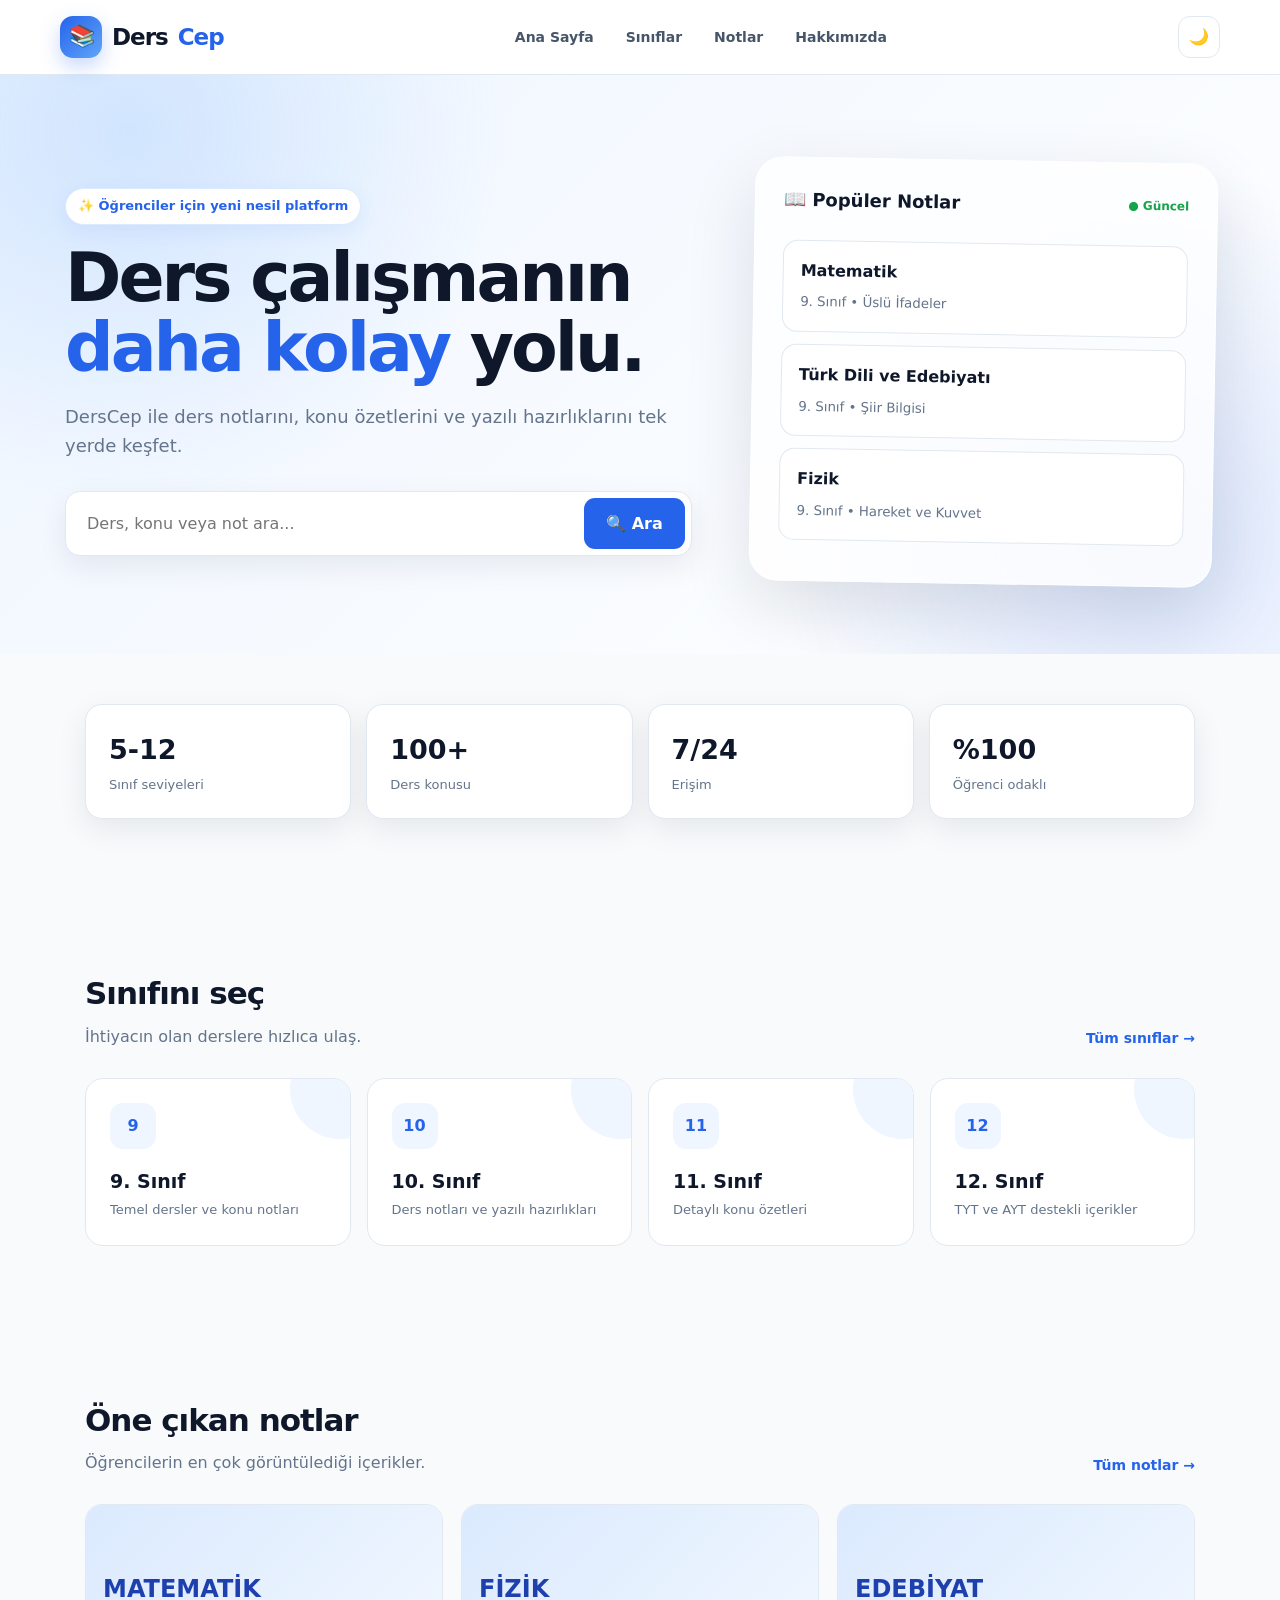
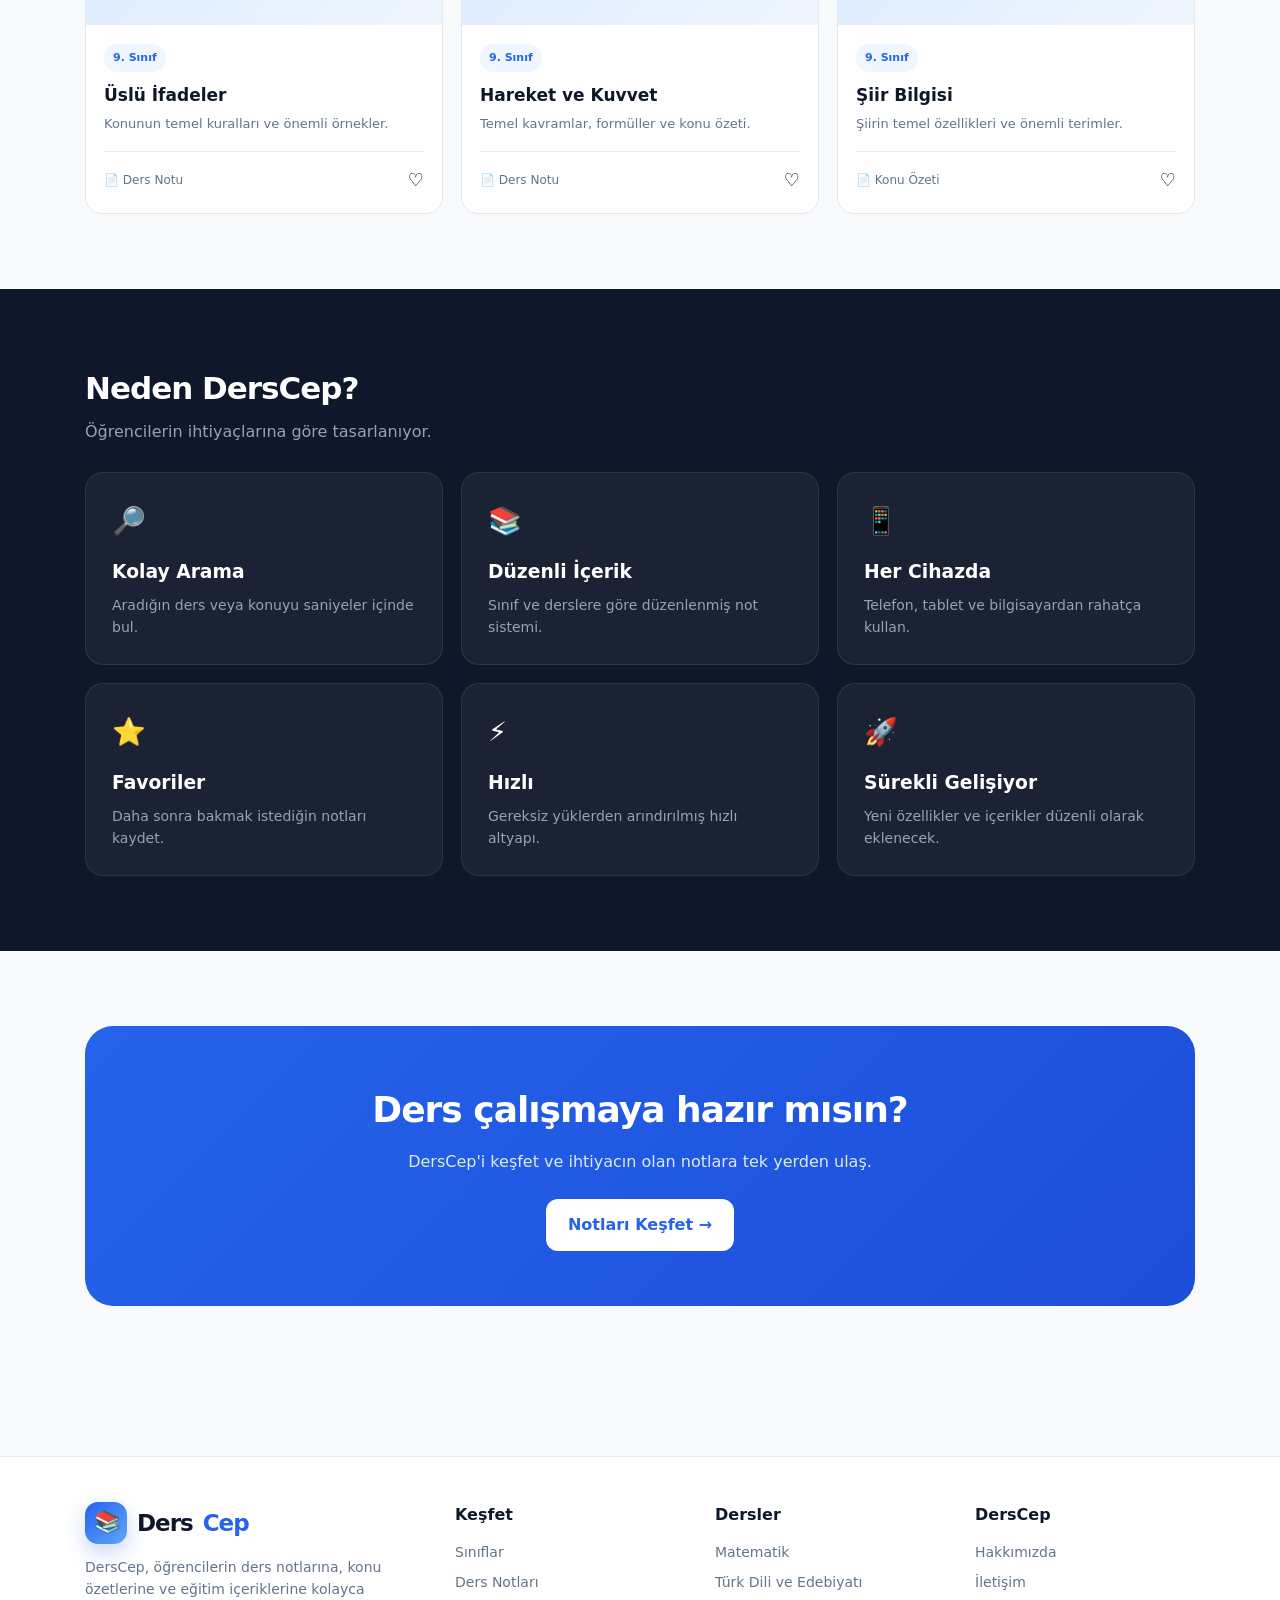
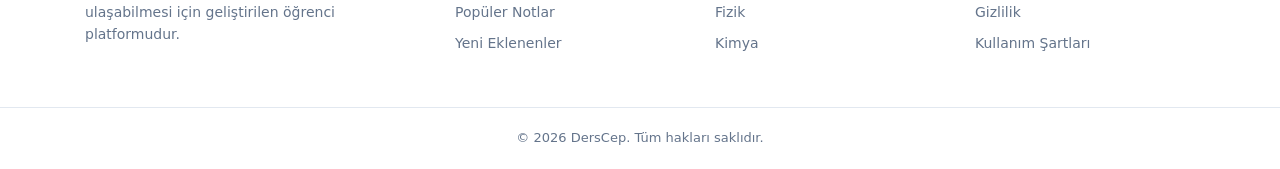
==== index.html @ dfd0fbdb "Create index.html" ====
<!DOCTYPE html>
<html lang="tr">
<head>
  <meta charset="UTF-8">
  <meta name="viewport" content="width=device-width, initial-scale=1.0">

  <meta name="theme-color" content="#2563eb">
  <meta name="description" content="DersCep - Ders notları, konu özetleri ve yazılı hazırlıkları.">
  <meta name="keywords" content="ders notları, yazılı notları, 9. sınıf, 10. sınıf, 11. sınıf, 12. sınıf, öğrenci">
  <meta name="author" content="DersCep">

  <title>DersCep | Ders Notları ve Öğrenci Platformu</title>

  <style>
    :root {
      --primary: #2563eb;
      --primary-dark: #1d4ed8;
      --secondary: #eff6ff;
      --bg: #f8fafc;
      --card: #ffffff;
      --text: #0f172a;
      --muted: #64748b;
      --border: #e2e8f0;
      --success: #16a34a;
      --danger: #ef4444;
      --shadow: 0 10px 30px rgba(15, 23, 42, .08);
      --radius: 18px;
    }

    * {
      box-sizing: border-box;
      margin: 0;
      padding: 0;
    }

    html {
      scroll-behavior: smooth;
    }

    body {
      font-family:
        Inter,
        ui-sans-serif,
        system-ui,
        -apple-system,
        BlinkMacSystemFont,
        "Segoe UI",
        sans-serif;
      background: var(--bg);
      color: var(--text);
      line-height: 1.6;
    }

    button,
    input,
    select {
      font: inherit;
    }

    button {
      cursor: pointer;
    }

    a {
      text-decoration: none;
      color: inherit;
    }

    /* =========================
       HEADER
    ========================== */

    header {
      position: sticky;
      top: 0;
      z-index: 1000;
      background: rgba(255,255,255,.92);
      backdrop-filter: blur(16px);
      border-bottom: 1px solid var(--border);
    }

    .navbar {
      max-width: 1200px;
      margin: auto;
      height: 74px;
      padding: 0 20px;
      display: flex;
      align-items: center;
      justify-content: space-between;
      gap: 25px;
    }

    .logo {
      display: flex;
      align-items: center;
      gap: 10px;
      font-weight: 900;
      font-size: 23px;
      letter-spacing: -1px;
    }

    .logo-icon {
      width: 42px;
      height: 42px;
      border-radius: 13px;
      background: linear-gradient(135deg, #2563eb, #60a5fa);
      color: white;
      display: grid;
      place-items: center;
      font-size: 21px;
      box-shadow: 0 8px 20px rgba(37,99,235,.25);
    }

    .logo span {
      color: var(--primary);
    }

    .nav-links {
      display: flex;
      align-items: center;
      gap: 6px;
    }

    .nav-links a {
      padding: 9px 13px;
      border-radius: 10px;
      color: #475569;
      font-weight: 600;
      font-size: 14px;
      transition: .2s;
    }

    .nav-links a:hover {
      background: var(--secondary);
      color: var(--primary);
    }

    .nav-actions {
      display: flex;
      align-items: center;
      gap: 8px;
    }

    .icon-btn {
      width: 42px;
      height: 42px;
      border: 1px solid var(--border);
      background: white;
      border-radius: 12px;
      display: grid;
      place-items: center;
      transition: .2s;
    }

    .icon-btn:hover {
      transform: translateY(-2px);
      border-color: #bfdbfe;
      background: var(--secondary);
    }

    .mobile-menu {
      display: none;
    }

    /* =========================
       HERO
    ========================== */

    .hero {
      position: relative;
      overflow: hidden;
      background:
        radial-gradient(circle at 10% 10%, rgba(96,165,250,.22), transparent 30%),
        radial-gradient(circle at 90% 80%, rgba(37,99,235,.16), transparent 30%),
        linear-gradient(135deg, #eff6ff, #ffffff);
      padding: 85px 20px 70px;
    }

    .hero-inner {
      max-width: 1150px;
      margin: auto;
      display: grid;
      grid-template-columns: 1.15fr .85fr;
      align-items: center;
      gap: 60px;
    }

    .hero-badge {
      display: inline-flex;
      align-items: center;
      gap: 8px;
      background: white;
      border: 1px solid #dbeafe;
      color: var(--primary);
      padding: 7px 12px;
      border-radius: 999px;
      font-size: 13px;
      font-weight: 700;
      margin-bottom: 18px;
      box-shadow: 0 6px 20px rgba(37,99,235,.08);
    }

    .hero h1 {
      font-size: clamp(40px, 6vw, 68px);
      line-height: 1.03;
      letter-spacing: -3px;
      max-width: 700px;
      margin-bottom: 20px;
    }

    .hero h1 span {
      color: var(--primary);
    }

    .hero p {
      color: var(--muted);
      font-size: 18px;
      max-width: 650px;
      margin-bottom: 30px;
    }

    .hero-search {
      max-width: 650px;
      display: flex;
      background: white;
      border: 1px solid var(--border);
      border-radius: 15px;
      padding: 6px;
      box-shadow: var(--shadow);
    }

    .hero-search input {
      flex: 1;
      min-width: 0;
      border: 0;
      outline: 0;
      padding: 13px 15px;
      color: var(--text);
      background: transparent;
    }

    .search-btn {
      border: 0;
      background: var(--primary);
      color: white;
      padding: 0 22px;
      border-radius: 11px;
      font-weight: 700;
      transition: .2s;
    }

    .search-btn:hover {
      background: var(--primary-dark);
    }

    .hero-card {
      background: rgba(255,255,255,.8);
      border: 1px solid white;
      border-radius: 28px;
      padding: 28px;
      box-shadow: 0 25px 70px rgba(15,23,42,.12);
      transform: rotate(1deg);
    }

    .hero-card-top {
      display: flex;
      justify-content: space-between;
      align-items: center;
      margin-bottom: 25px;
    }

    .hero-card-title {
      font-weight: 800;
      font-size: 18px;
    }

    .online {
      color: var(--success);
      font-size: 12px;
      font-weight: 700;
    }

    .fake-note {
      border: 1px solid var(--border);
      padding: 17px;
      border-radius: 15px;
      margin-bottom: 12px;
      background: white;
    }

    .fake-note strong {
      display: block;
      margin-bottom: 5px;
    }

    .fake-note small {
      color: var(--muted);
    }

    /* =========================
       GENERAL
    ========================== */

    .container {
      max-width: 1150px;
      margin: auto;
      padding: 0 20px;
    }

    section {
      padding: 75px 0;
    }

    .section-head {
      display: flex;
      justify-content: space-between;
      align-items: end;
      gap: 20px;
      margin-bottom: 28px;
    }

    .section-head h2 {
      font-size: 31px;
      letter-spacing: -1px;
    }

    .section-head p {
      color: var(--muted);
      margin-top: 5px;
    }

    .view-all {
      color: var(--primary);
      font-weight: 700;
      font-size: 14px;
    }

    /* =========================
       STATS
    ========================== */

    .stats {
      margin-top: -25px;
      position: relative;
      z-index: 5;
    }

    .stats-grid {
      display: grid;
      grid-template-columns: repeat(4, 1fr);
      gap: 15px;
    }

    .stat {
      background: white;
      border: 1px solid var(--border);
      border-radius: 17px;
      padding: 23px;
      box-shadow: var(--shadow);
    }

    .stat-number {
      font-size: 27px;
      font-weight: 900;
    }

    .stat-label {
      color: var(--muted);
      font-size: 13px;
      margin-top: 3px;
    }

    /* =========================
       CLASS CARDS
    ========================== */

    .class-grid {
      display: grid;
      grid-template-columns: repeat(4, 1fr);
      gap: 16px;
    }

    .class-card {
      background: white;
      border: 1px solid var(--border);
      border-radius: var(--radius);
      padding: 24px;
      transition: .25s;
      position: relative;
      overflow: hidden;
    }

    .class-card::after {
      content: "";
      position: absolute;
      width: 100px;
      height: 100px;
      right: -40px;
      top: -40px;
      background: #eff6ff;
      border-radius: 50%;
    }

    .class-card:hover {
      transform: translateY(-5px);
      border-color: #bfdbfe;
      box-shadow: var(--shadow);
    }

    .class-icon {
      width: 46px;
      height: 46px;
      background: var(--secondary);
      color: var(--primary);
      border-radius: 13px;
      display: grid;
      place-items: center;
      font-weight: 900;
      margin-bottom: 17px;
      position: relative;
      z-index: 2;
    }

    .class-card h3 {
      font-size: 19px;
      position: relative;
      z-index: 2;
    }

    .class-card p {
      color: var(--muted);
      font-size: 13px;
      margin-top: 4px;
      position: relative;
      z-index: 2;
    }

    /* =========================
       NOTES
    ========================== */

    .note-grid {
      display: grid;
      grid-template-columns: repeat(3, 1fr);
      gap: 18px;
    }

    .note-card {
      background: white;
      border: 1px solid var(--border);
      border-radius: 17px;
      overflow: hidden;
      transition: .25s;
    }

    .note-card:hover {
      transform: translateY(-4px);
      box-shadow: var(--shadow);
    }

    .note-cover {
      height: 120px;
      background: linear-gradient(135deg, #dbeafe, #eff6ff);
      display: flex;
      align-items: end;
      padding: 17px;
      font-weight: 900;
      font-size: 24px;
      color: #1e40af;
    }

    .note-content {
      padding: 18px;
    }

    .tag {
      display: inline-block;
      font-size: 11px;
      font-weight: 800;
      color: var(--primary);
      background: var(--secondary);
      padding: 5px 9px;
      border-radius: 999px;
      margin-bottom: 10px;
    }

    .note-content h3 {
      font-size: 17px;
      margin-bottom: 5px;
    }

    .note-content p {
      color: var(--muted);
      font-size: 13px;
    }

    .note-footer {
      margin-top: 17px;
      padding-top: 14px;
      border-top: 1px solid var(--border);
      display: flex;
      justify-content: space-between;
      align-items: center;
      font-size: 12px;
      color: var(--muted);
    }

    .favorite {
      border: 0;
      background: transparent;
      font-size: 18px;
    }

    /* =========================
       FEATURES
    ========================== */

    .feature-section {
      background: #0f172a;
      color: white;
    }

    .feature-section .section-head p {
      color: #94a3b8;
    }

    .feature-grid {
      display: grid;
      grid-template-columns: repeat(3, 1fr);
      gap: 18px;
    }

    .feature {
      background: rgba(255,255,255,.05);
      border: 1px solid rgba(255,255,255,.08);
      padding: 26px;
      border-radius: 18px;
    }

    .feature-icon {
      font-size: 27px;
      margin-bottom: 14px;
    }

    .feature h3 {
      margin-bottom: 7px;
    }

    .feature p {
      color: #94a3b8;
      font-size: 14px;
    }

    /* =========================
       CTA
    ========================== */

    .cta {
      background: linear-gradient(135deg, #2563eb, #1d4ed8);
      color: white;
      border-radius: 28px;
      padding: 55px;
      text-align: center;
      position: relative;
      overflow: hidden;
    }

    .cta h2 {
      font-size: 36px;
      letter-spacing: -1px;
      margin-bottom: 10px;
    }

    .cta p {
      color: #dbeafe;
      max-width: 600px;
      margin: 0 auto 25px;
    }

    .cta-btn {
      border: 0;
      background: white;
      color: var(--primary);
      padding: 13px 22px;
      border-radius: 12px;
      font-weight: 800;
    }

    /* =========================
       FOOTER
    ========================== */

    footer {
      background: white;
      border-top: 1px solid var(--border);
      margin-top: 75px;
    }

    .footer-inner {
      max-width: 1150px;
      margin: auto;
      padding: 45px 20px;
      display: grid;
      grid-template-columns: 1.5fr 1fr 1fr 1fr;
      gap: 40px;
    }

    .footer-brand p {
      color: var(--muted);
      font-size: 14px;
      max-width: 320px;
      margin-top: 12px;
    }

    footer h4 {
      margin-bottom: 13px;
    }

    footer ul {
      list-style: none;
    }

    footer li {
      margin: 8px 0;
      color: var(--muted);
      font-size: 14px;
    }

    footer li a:hover {
      color: var(--primary);
    }

    .copyright {
      border-top: 1px solid var(--border);
      padding: 20px;
      text-align: center;
      color: var(--muted);
      font-size: 13px;
    }

    /* =========================
       MODAL
    ========================== */

    .modal {
      position: fixed;
      inset: 0;
      background: rgba(15,23,42,.55);
      backdrop-filter: blur(5px);
      display: none;
      place-items: center;
      z-index: 2000;
      padding: 20px;
    }

    .modal.active {
      display: grid;
    }

    .modal-box {
      width: min(500px, 100%);
      background: white;
      border-radius: 22px;
      padding: 28px;
      box-shadow: 0 30px 100px rgba(0,0,0,.2);
    }

    .modal-head {
      display: flex;
      justify-content: space-between;
      align-items: center;
      margin-bottom: 20px;
    }

    .close {
      border: 0;
      background: #f1f5f9;
      width: 35px;
      height: 35px;
      border-radius: 10px;
    }

    .search-results {
      margin-top: 15px;
    }

    .result {
      border: 1px solid var(--border);
      padding: 14px;
      border-radius: 12px;
      margin-bottom: 8px;
      cursor: pointer;
    }

    .result:hover {
      border-color: #93c5fd;
      background: var(--secondary);
    }

    /* =========================
       DARK MODE
    ========================== */

    body.dark {
      --bg: #020617;
      --card: #0f172a;
      --text: #f8fafc;
      --muted: #94a3b8;
      --border: #1e293b;
      --secondary: #172554;
    }

    body.dark header,
    body.dark footer,
    body.dark .stat,
    body.dark .class-card,
    body.dark .note-card,
    body.dark .hero-search,
    body.dark .hero-card,
    body.dark .fake-note,
    body.dark .modal-box,
    body.dark .icon-btn {
      background: #0f172a;
    }

    body.dark .hero {
      background:
        radial-gradient(circle at 10% 10%, rgba(37,99,235,.18), transparent 30%),
        linear-gradient(135deg, #020617, #0f172a);
    }

    body.dark .hero p,
    body.dark .section-head p {
      color: #94a3b8;
    }

    body.dark .hero-badge {
      background: #0f172a;
      border-color: #1e3a8a;
    }

    body.dark .note-cover {
      background: #172554;
      color: #bfdbfe;
    }

    /* =========================
       RESPONSIVE
    ========================== */

    @media (max-width: 900px) {
      .nav-links {
        display: none;
      }

      .mobile-menu {
        display: grid;
      }

      .hero-inner {
        grid-template-columns: 1fr;
      }

      .hero-card {
        display: none;
      }

      .stats-grid {
        grid-template-columns: repeat(2, 1fr);
      }

      .class-grid {
        grid-template-columns: repeat(2, 1fr);
      }

      .note-grid {
        grid-template-columns: repeat(2, 1fr);
      }

      .feature-grid {
        grid-template-columns: 1fr 1fr;
      }

      .footer-inner {
        grid-template-columns: 1fr 1fr;
      }
    }

    @media (max-width: 600px) {
      .navbar {
        height: 65px;
      }

      .logo {
        font-size: 20px;
      }

      .logo-icon {
        width: 38px;
        height: 38px;
      }

      .hero {
        padding: 55px 15px 60px;
      }

      .hero h1 {
        font-size: 43px;
        letter-spacing: -2px;
      }

      .hero p {
        font-size: 16px;
      }

      .hero-search {
        flex-direction: column;
        gap: 6px;
      }

      .hero-search input {
        padding: 13px;
      }

      .search-btn {
        padding: 12px;
      }

      section {
        padding: 55px 0;
      }

      .container {
        padding: 0 15px;
      }

      .stats-grid,
      .class-grid,
      .note-grid,
      .feature-grid,
      .footer-inner {
        grid-template-columns: 1fr;
      }

      .section-head {
        align-items: start;
        flex-direction: column;
      }

      .cta {
        padding: 40px 20px;
      }

      .cta h2 {
        font-size: 29px;
      }
    }
  </style>
</head>

<body>

  <!-- =========================
       HEADER
  ========================== -->

  <header>
    <nav class="navbar">

      <a href="#" class="logo">
        <div class="logo-icon">📚</div>
        Ders<span>Cep</span>
      </a>

      <div class="nav-links">
        <a href="#anasayfa">Ana Sayfa</a>
        <a href="#siniflar">Sınıflar</a>
        <a href="#notlar">Notlar</a>
        <a href="#hakkinda">Hakkımızda</a>
      </div>

      <div class="nav-actions">

        <button class="icon-btn" id="darkModeBtn" aria-label="Karanlık mod">
          🌙
        </button>

        <button class="icon-btn mobile-menu" id="mobileSearchBtn" aria-label="Ara">
          🔍
        </button>

      </div>

    </nav>
  </header>


  <!-- =========================
       HERO
  ========================== -->

  <main id="anasayfa">

    <section class="hero">

      <div class="hero-inner">

        <div>

          <div class="hero-badge">
            ✨ Öğrenciler için yeni nesil platform
          </div>

          <h1>
            Ders çalışmanın
            <span>daha kolay</span>
            yolu.
          </h1>

          <p>
            DersCep ile ders notlarını, konu özetlerini ve
            yazılı hazırlıklarını tek yerde keşfet.
          </p>

          <form class="hero-search" id="searchForm">

            <input
              id="searchInput"
              type="search"
              placeholder="Ders, konu veya not ara..."
              autocomplete="off"
            >

            <button class="search-btn" type="submit">
              🔍 Ara
            </button>

          </form>

        </div>


        <div class="hero-card">

          <div class="hero-card-top">
            <div class="hero-card-title">
              📖 Popüler Notlar
            </div>

            <div class="online">
              ● Güncel
            </div>
          </div>

          <div class="fake-note">
            <strong>Matematik</strong>
            <small>9. Sınıf • Üslü İfadeler</small>
          </div>

          <div class="fake-note">
            <strong>Türk Dili ve Edebiyatı</strong>
            <small>9. Sınıf • Şiir Bilgisi</small>
          </div>

          <div class="fake-note">
            <strong>Fizik</strong>
            <small>9. Sınıf • Hareket ve Kuvvet</small>
          </div>

        </div>

      </div>

    </section>


    <!-- =========================
         STATS
    ========================== -->

    <section class="stats">

      <div class="container">

        <div class="stats-grid">

          <div class="stat">
            <div class="stat-number">5-12</div>
            <div class="stat-label">Sınıf seviyeleri</div>
          </div>

          <div class="stat">
            <div class="stat-number">100+</div>
            <div class="stat-label">Ders konusu</div>
          </div>

          <div class="stat">
            <div class="stat-number">7/24</div>
            <div class="stat-label">Erişim</div>
          </div>

          <div class="stat">
            <div class="stat-number">%100</div>
            <div class="stat-label">Öğrenci odaklı</div>
          </div>

        </div>

      </div>

    </section>


    <!-- =========================
         SINIFLAR
    ========================== -->

    <section id="siniflar">

      <div class="container">

        <div class="section-head">

          <div>
            <h2>Sınıfını seç</h2>
            <p>İhtiyacın olan derslere hızlıca ulaş.</p>
          </div>

          <a href="#siniflar" class="view-all">
            Tüm sınıflar →
          </a>

        </div>


        <div class="class-grid">

          <a href="#" class="class-card" data-class="9">
            <div class="class-icon">9</div>
            <h3>9. Sınıf</h3>
            <p>Temel dersler ve konu notları</p>
          </a>

          <a href="#" class="class-card" data-class="10">
            <div class="class-icon">10</div>
            <h3>10. Sınıf</h3>
            <p>Ders notları ve yazılı hazırlıkları</p>
          </a>

          <a href="#" class="class-card" data-class="11">
            <div class="class-icon">11</div>
            <h3>11. Sınıf</h3>
            <p>Detaylı konu özetleri</p>
          </a>

          <a href="#" class="class-card" data-class="12">
            <div class="class-icon">12</div>
            <h3>12. Sınıf</h3>
            <p>TYT ve AYT destekli içerikler</p>
          </a>

        </div>

      </div>

    </section>


    <!-- =========================
         NOTLAR
    ========================== -->

    <section id="notlar">

      <div class="container">

        <div class="section-head">

          <div>
            <h2>Öne çıkan notlar</h2>
            <p>Öğrencilerin en çok görüntülediği içerikler.</p>
          </div>

          <a href="#notlar" class="view-all">
            Tüm notlar →
          </a>

        </div>


        <div class="note-grid" id="noteGrid">

          <article
            class="note-card"
            data-title="9. sınıf matematik üslü ifadeler"
            data-subject="Matematik"
          >

            <div class="note-cover">
              MATEMATİK
            </div>

            <div class="note-content">

              <span class="tag">9. Sınıf</span>

              <h3>Üslü İfadeler</h3>

              <p>
                Konunun temel kuralları ve önemli örnekler.
              </p>

              <div class="note-footer">
                <span>📄 Ders Notu</span>

                <button
                  class="favorite"
                  data-favorite="false"
                  aria-label="Favorilere ekle"
                >
                  ♡
                </button>
              </div>

            </div>

          </article>


          <article
            class="note-card"
            data-title="9. sınıf fizik hareket kuvvet"
            data-subject="Fizik"
          >

            <div class="note-cover">
              FİZİK
            </div>

            <div class="note-content">

              <span class="tag">9. Sınıf</span>

              <h3>Hareket ve Kuvvet</h3>

              <p>
                Temel kavramlar, formüller ve konu özeti.
              </p>

              <div class="note-footer">
                <span>📄 Ders Notu</span>

                <button
                  class="favorite"
                  data-favorite="false"
                  aria-label="Favorilere ekle"
                >
                  ♡
                </button>
              </div>

            </div>

          </article>


          <article
            class="note-card"
            data-title="9. sınıf türk dili edebiyatı şiir bilgisi"
            data-subject="Türk Dili ve Edebiyatı"
          >

            <div class="note-cover">
              EDEBİYAT
            </div>

            <div class="note-content">

              <span class="tag">9. Sınıf</span>

              <h3>Şiir Bilgisi</h3>

              <p>
                Şiirin temel özellikleri ve önemli terimler.
              </p>

              <div class="note-footer">
                <span>📄 Konu Özeti</span>

                <button
                  class="favorite"
                  data-favorite="false"
                  aria-label="Favorilere ekle"
                >
                  ♡
                </button>
              </div>

            </div>

          </article>

        </div>

      </div>

    </section>


    <!-- =========================
         FEATURES
    ========================== -->

    <section class="feature-section">

      <div class="container">

        <div class="section-head">

          <div>
            <h2>Neden DersCep?</h2>
            <p>Öğrencilerin ihtiyaçlarına göre tasarlanıyor.</p>
          </div>

        </div>


        <div class="feature-grid">

          <div class="feature">
            <div class="feature-icon">🔎</div>
            <h3>Kolay Arama</h3>
            <p>
              Aradığın ders veya konuyu saniyeler içinde bul.
            </p>
          </div>

          <div class="feature">
            <div class="feature-icon">📚</div>
            <h3>Düzenli İçerik</h3>
            <p>
              Sınıf ve derslere göre düzenlenmiş not sistemi.
            </p>
          </div>

          <div class="feature">
            <div class="feature-icon">📱</div>
            <h3>Her Cihazda</h3>
            <p>
              Telefon, tablet ve bilgisayardan rahatça kullan.
            </p>
          </div>

          <div class="feature">
            <div class="feature-icon">⭐</div>
            <h3>Favoriler</h3>
            <p>
              Daha sonra bakmak istediğin notları kaydet.
            </p>
          </div>

          <div class="feature">
            <div class="feature-icon">⚡</div>
            <h3>Hızlı</h3>
            <p>
              Gereksiz yüklerden arındırılmış hızlı altyapı.
            </p>
          </div>

          <div class="feature">
            <div class="feature-icon">🚀</div>
            <h3>Sürekli Gelişiyor</h3>
            <p>
              Yeni özellikler ve içerikler düzenli olarak eklenecek.
            </p>
          </div>

        </div>

      </div>

    </section>


    <!-- =========================
         CTA
    ========================== -->

    <section>

      <div class="container">

        <div class="cta">

          <h2>Ders çalışmaya hazır mısın?</h2>

          <p>
            DersCep'i keşfet ve ihtiyacın olan notlara
            tek yerden ulaş.
          </p>

          <button class="cta-btn" id="startBtn">
            Notları Keşfet →
          </button>

        </div>

      </div>

    </section>

  </main>


  <!-- =========================
       FOOTER
  ========================== -->

  <footer id="hakkinda">

    <div class="footer-inner">

      <div class="footer-brand">

        <a href="#" class="logo">
          <div class="logo-icon">📚</div>
          Ders<span>Cep</span>
        </a>

        <p>
          DersCep, öğrencilerin ders notlarına,
          konu özetlerine ve eğitim içeriklerine
          kolayca ulaşabilmesi için geliştirilen
          öğrenci platformudur.
        </p>

      </div>


      <div>

        <h4>Keşfet</h4>

        <ul>
          <li><a href="#siniflar">Sınıflar</a></li>
          <li><a href="#notlar">Ders Notları</a></li>
          <li><a href="#">Popüler Notlar</a></li>
          <li><a href="#">Yeni Eklenenler</a></li>
        </ul>

      </div>


      <div>

        <h4>Dersler</h4>

        <ul>
          <li><a href="#">Matematik</a></li>
          <li><a href="#">Türk Dili ve Edebiyatı</a></li>
          <li><a href="#">Fizik</a></li>
          <li><a href="#">Kimya</a></li>
        </ul>

      </div>


      <div>

        <h4>DersCep</h4>

        <ul>
          <li><a href="#">Hakkımızda</a></li>
          <li><a href="#">İletişim</a></li>
          <li><a href="#">Gizlilik</a></li>
          <li><a href="#">Kullanım Şartları</a></li>
        </ul>

      </div>

    </div>


    <div class="copyright">
      © 2026 DersCep. Tüm hakları saklıdır.
    </div>

  </footer>


  <!-- =========================
       SEARCH MODAL
  ========================== -->

  <div class="modal" id="searchModal">

    <div class="modal-box">

      <div class="modal-head">

        <div>
          <h3>Not Ara</h3>
          <p style="color:var(--muted);font-size:13px;">
            Ders veya konu yaz.
          </p>
        </div>

        <button class="close" id="closeModal">
          ✕
        </button>

      </div>

      <input
        id="modalSearch"
        type="search"
        placeholder="Örn. Matematik..."
        style="
          width:100%;
          padding:13px;
          border:1px solid var(--border);
          border-radius:12px;
          outline:none;
        "
      >

      <div class="search-results" id="searchResults"></div>

    </div>

  </div>


  <script>

    /* =================================
       DARK MODE
    ================================= */

    const darkModeBtn = document.getElementById("darkModeBtn");

    const savedTheme = localStorage.getItem("derscep-theme");

    if (savedTheme === "dark") {
      document.body.classList.add("dark");
      darkModeBtn.textContent = "☀️";
    }

    darkModeBtn.addEventListener("click", () => {

      document.body.classList.toggle("dark");

      const dark = document.body.classList.contains("dark");

      localStorage.setItem(
        "derscep-theme",
        dark ? "dark" : "light"
      );

      darkModeBtn.textContent = dark ? "☀️" : "🌙";

    });


    /* =================================
       FAVORITES
    ================================= */

    const favorites =
      JSON.parse(
        localStorage.getItem("derscep-favorites") || "[]"
      );

    document.querySelectorAll(".favorite").forEach(button => {

      const card = button.closest(".note-card");

      const title = card.dataset.title;

      if (favorites.includes(title)) {
        button.textContent = "♥";
        button.dataset.favorite = "true";
      }

      button.addEventListener("click", event => {

        event.preventDefault();
        event.stopPropagation();

        const index = favorites.indexOf(title);

        if (index === -1) {

          favorites.push(title);

          button.textContent = "♥";
          button.dataset.favorite = "true";

        } else {

          favorites.splice(index, 1);

          button.textContent = "♡";
          button.dataset.favorite = "false";

        }

        localStorage.setItem(
          "derscep-favorites",
          JSON.stringify(favorites)
        );

      });

    });


    /* =================================
       SEARCH
    ================================= */

    const searchForm =
      document.getElementById("searchForm");

    const searchInput =
      document.getElementById("searchInput");

    const noteCards =
      [...document.querySelectorAll(".note-card")];

    searchForm.addEventListener("submit", event => {

      event.preventDefault();

      const query =
        searchInput.value
          .toLowerCase()
          .trim();

      if (!query) {
        document
          .getElementById("notlar")
          .scrollIntoView();

        return;
      }

      const results =
        noteCards.filter(card =>
          card.dataset.title.includes(query) ||
          card.dataset.subject.toLowerCase().includes(query)
        );

      noteCards.forEach(card => {
        card.style.display =
          results.includes(card)
            ? ""
            : "none";
      });

      document
        .getElementById("notlar")
        .scrollIntoView({
          behavior: "smooth"
        });

    });


    /* =================================
       MODAL SEARCH
    ================================= */

    const searchModal =
      document.getElementById("searchModal");

    const modalSearch =
      document.getElementById("modalSearch");

    const searchResults =
      document.getElementById("searchResults");

    document
      .getElementById("mobileSearchBtn")
      .addEventListener("click", () => {

        searchModal.classList.add("active");

        setTimeout(() => {
          modalSearch.focus();
        }, 100);

      });


    document
      .getElementById("closeModal")
      .addEventListener("click", () => {

        searchModal.classList.remove("active");

      });


    searchModal.addEventListener("click", event => {

      if (event.target === searchModal) {
        searchModal.classList.remove("active");
      }

    });


    modalSearch.addEventListener("input", () => {

      const query =
        modalSearch.value
          .toLowerCase()
          .trim();

      if (!query) {
        searchResults.innerHTML = "";
        return;
      }

      const results =
        noteCards.filter(card =>
          card.dataset.title.includes(query) ||
          card.dataset.subject.toLowerCase().includes(query)
        );

      if (!results.length) {

        searchResults.innerHTML = `
          <div style="color:var(--muted);padding:10px;">
            Sonuç bulunamadı.
          </div>
        `;

        return;
      }

      searchResults.innerHTML =
        results.map(card => {

          const title =
            card.querySelector("h3").textContent;

          const tag =
            card.querySelector(".tag").textContent;

          return `
            <div class="result">
              <strong>${title}</strong>
              <div style="font-size:12px;color:var(--muted);">
                ${tag}
              </div>
            </div>
          `;

        }).join("");

    });


    /* =================================
       START BUTTON
    ================================= */

    document
      .getElementById("startBtn")
      .addEventListener("click", () => {

        document
          .getElementById("notlar")
          .scrollIntoView({
            behavior: "smooth"
          });

      });


    /* =================================
       CLASS CARDS
    ================================= */

    document
      .querySelectorAll(".class-card")
      .forEach(card => {

        card.addEventListener("click", event => {

          event.preventDefault();

          const selectedClass =
            card.dataset.class;

          searchInput.value =
            selectedClass + ". sınıf";

          document
            .getElementById("notlar")
            .scrollIntoView({
              behavior: "smooth"
            });

        });

      });

  </script>

</body>
</html>
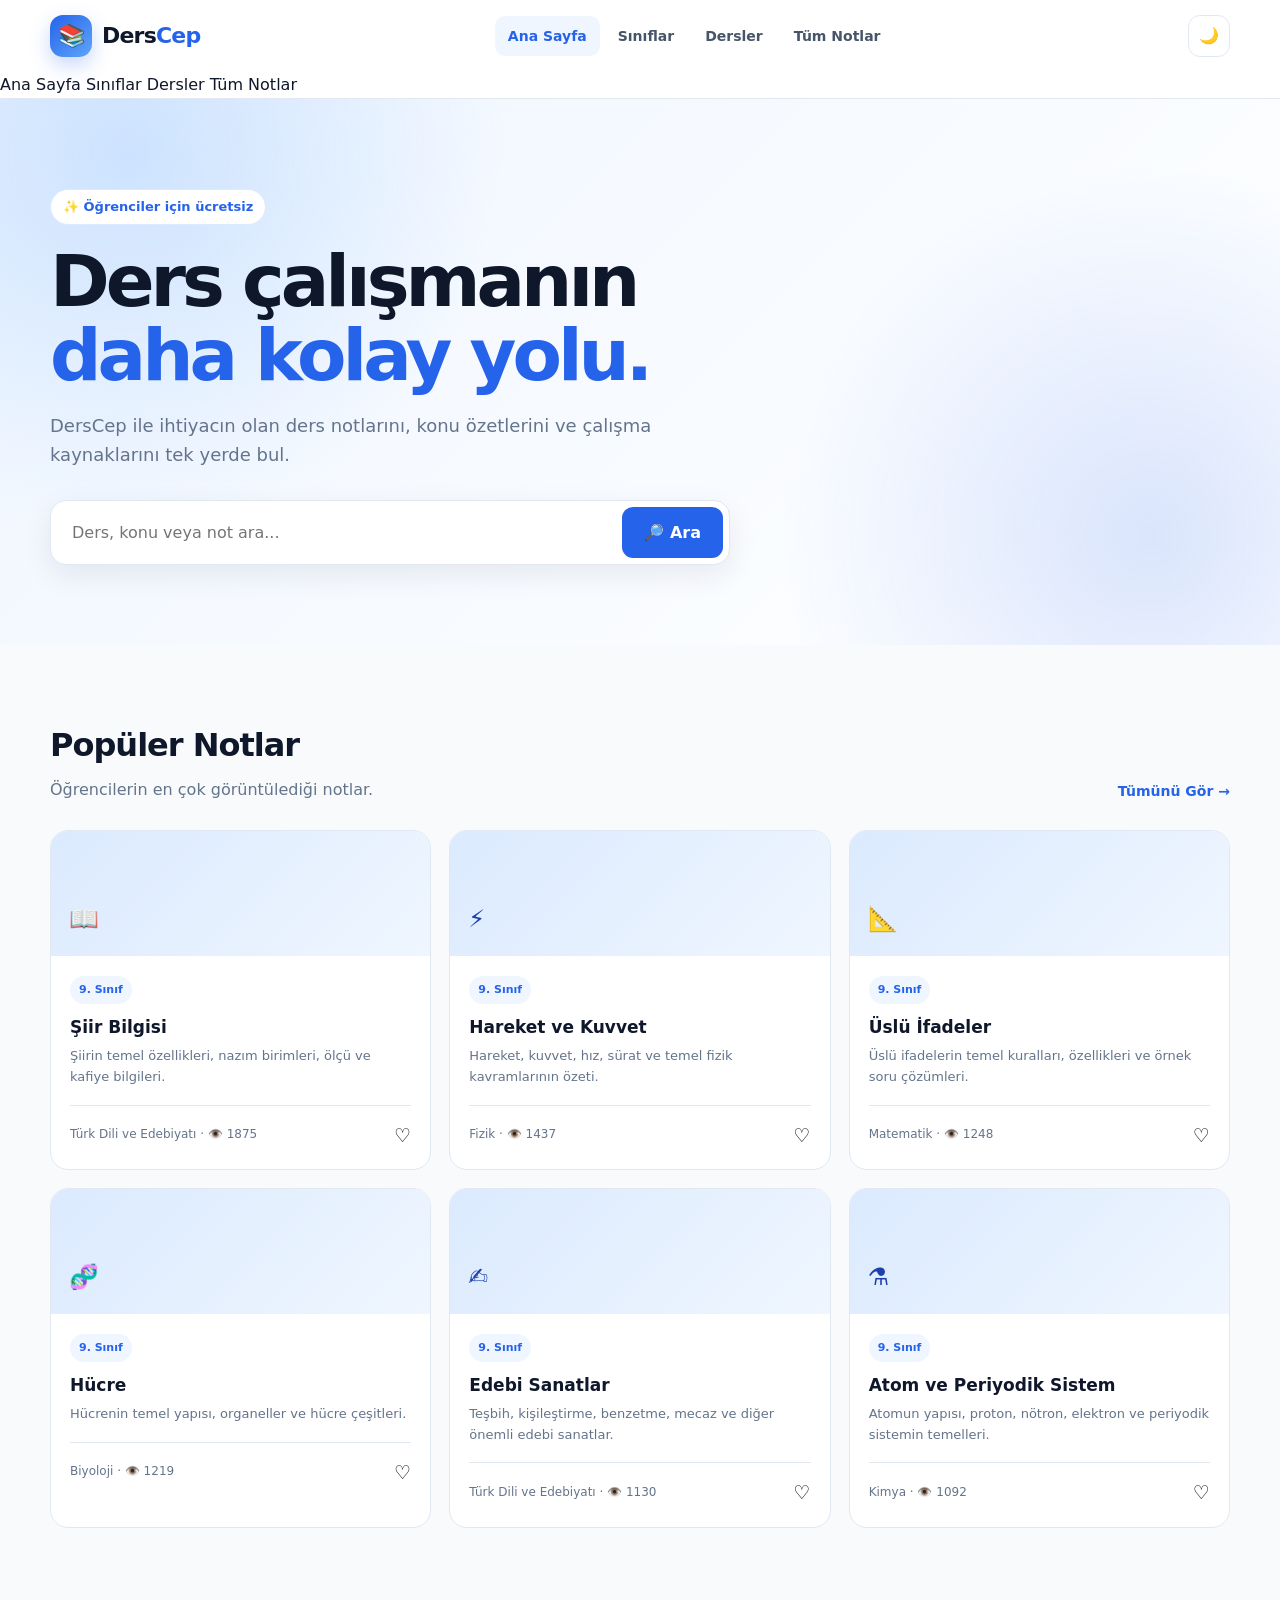
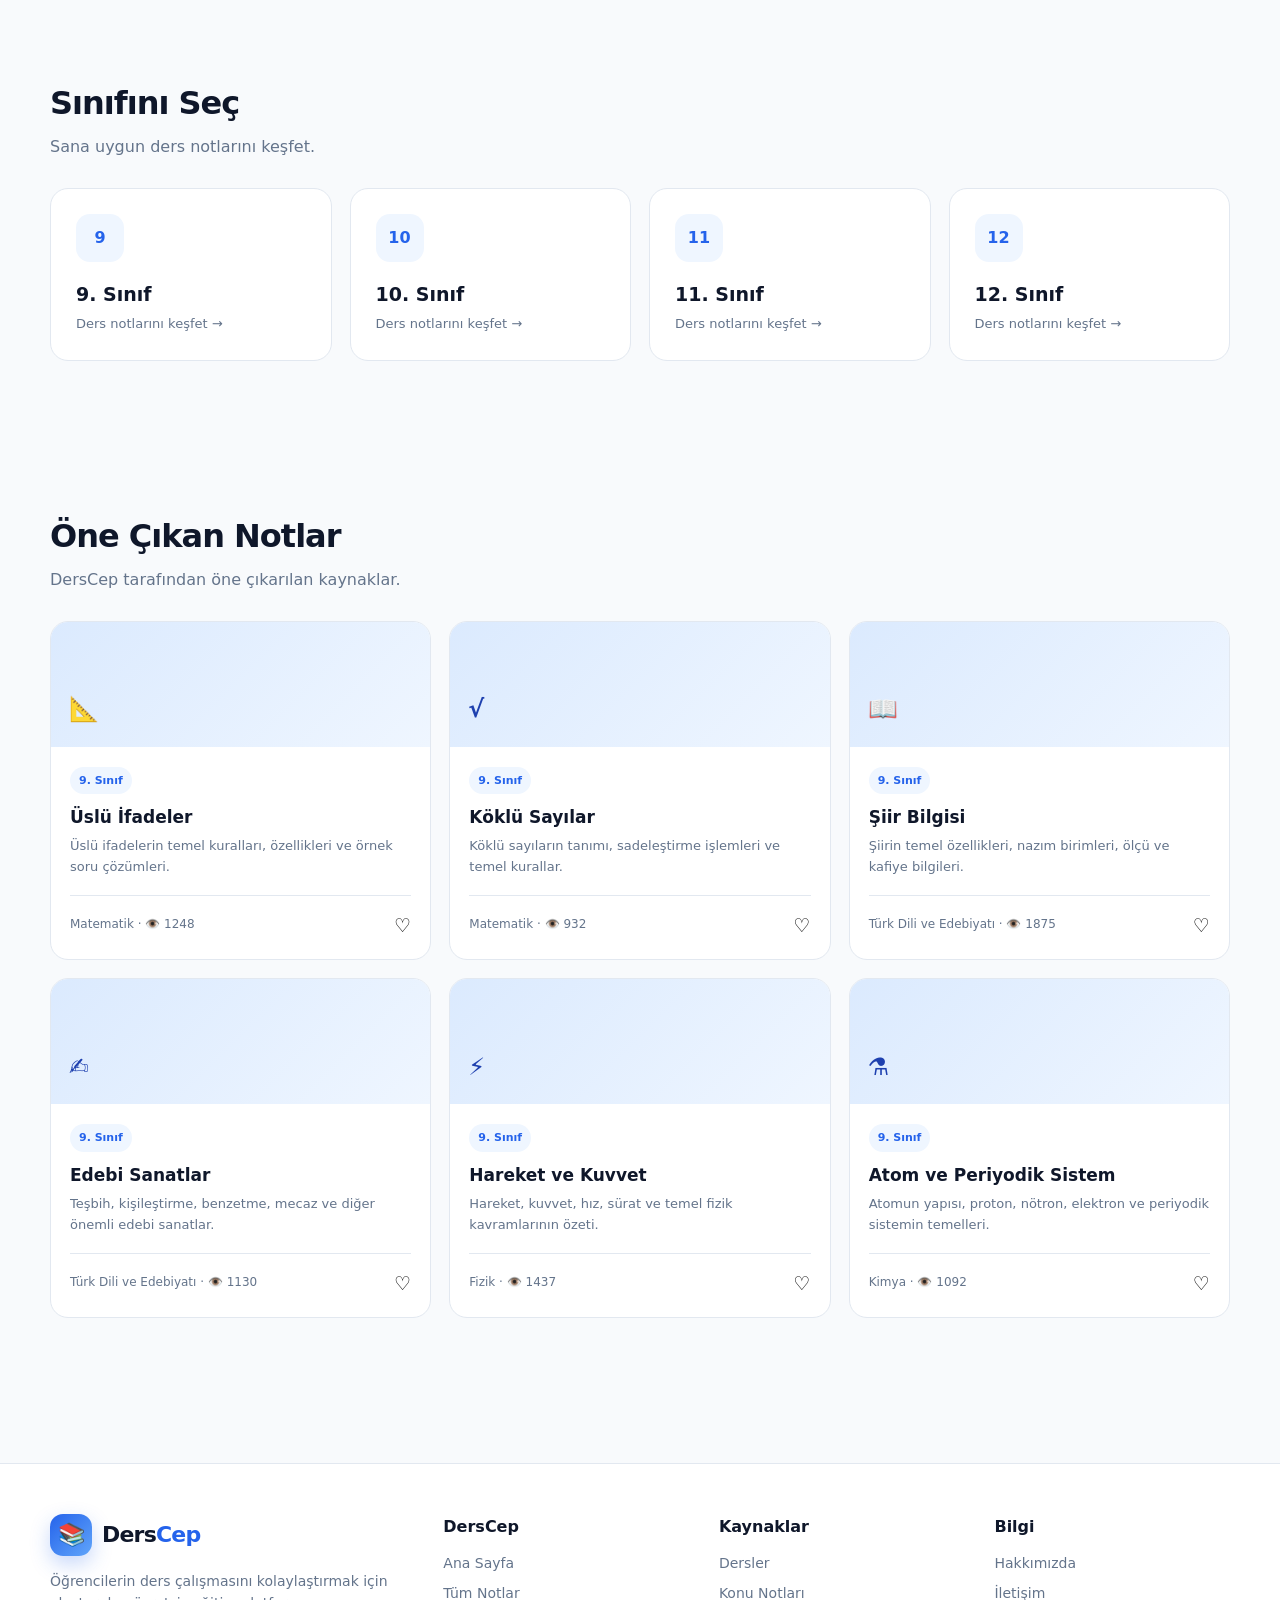
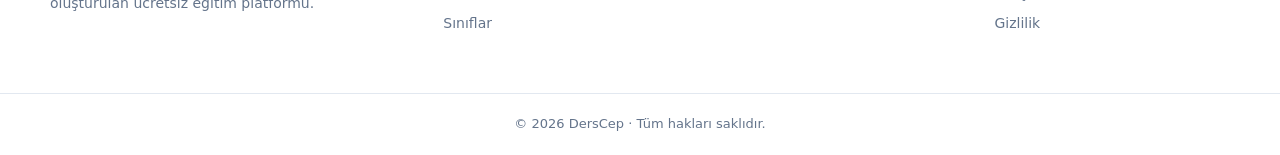
==== commit 35450368: "Update index.html" ====
--- a/index.html
+++ b/index.html
@@ -1,1714 +1,800 @@
 <!DOCTYPE html>
 <html lang="tr">
+
 <head>
+
   <meta charset="UTF-8">
-  <meta name="viewport" content="width=device-width, initial-scale=1.0">
-
-  <meta name="theme-color" content="#2563eb">
-  <meta name="description" content="DersCep - Ders notları, konu özetleri ve yazılı hazırlıkları.">
-  <meta name="keywords" content="ders notları, yazılı notları, 9. sınıf, 10. sınıf, 11. sınıf, 12. sınıf, öğrenci">
-  <meta name="author" content="DersCep">
-
-  <title>DersCep | Ders Notları ve Öğrenci Platformu</title>
-
-  <style>
-    :root {
-      --primary: #2563eb;
-      --primary-dark: #1d4ed8;
-      --secondary: #eff6ff;
-      --bg: #f8fafc;
-      --card: #ffffff;
-      --text: #0f172a;
-      --muted: #64748b;
-      --border: #e2e8f0;
-      --success: #16a34a;
-      --danger: #ef4444;
-      --shadow: 0 10px 30px rgba(15, 23, 42, .08);
-      --radius: 18px;
+
+  <meta
+    name="viewport"
+    content="width=device-width, initial-scale=1.0"
+  >
+
+  <meta
+    name="theme-color"
+    content="#2563eb"
+  >
+
+  <meta
+    name="description"
+    content="DersCep - Öğrenciler için ücretsiz ders notları, konu özetleri ve çalışma kaynakları."
+  >
+
+  <meta
+    name="keywords"
+    content="ders notları, öğrenci, 9. sınıf, matematik, fizik, kimya, biyoloji, tarih, coğrafya"
+  >
+
+  <meta
+    name="author"
+    content="DersCep"
+  >
+
+  <title>DersCep | Ücretsiz Ders Notları</title>
+
+
+  <!-- CSS -->
+
+  <link
+    rel="stylesheet"
+    href="css/style.css"
+  >
+
+</head>
+
+
+<body>
+
+
+<!-- =====================================================
+     HEADER
+===================================================== -->
+
+<header class="header">
+
+  <div class="container navbar">
+
+
+    <!-- LOGO -->
+
+    <a
+      href="index.html"
+      class="logo"
+      aria-label="DersCep Ana Sayfa"
+    >
+
+      <div class="logo-icon">
+        📚
+      </div>
+
+      <div>
+        Ders<span>Cep</span>
+      </div>
+
+    </a>
+
+
+    <!-- NAVIGATION -->
+
+    <nav
+      class="nav-links"
+      aria-label="Ana menü"
+    >
+
+      <a
+        href="index.html"
+        class="active"
+      >
+        Ana Sayfa
+      </a>
+
+      <a href="siniflar.html">
+        Sınıflar
+      </a>
+
+      <a href="dersler.html">
+        Dersler
+      </a>
+
+      <a href="notlar.html">
+        Tüm Notlar
+      </a>
+
+    </nav>
+
+
+    <!-- ACTIONS -->
+
+    <div class="nav-actions">
+
+      <button
+        class="icon-button"
+        type="button"
+        data-theme-toggle
+        aria-label="Karanlık moda geç"
+      >
+        🌙
+      </button>
+
+      <button
+        class="icon-button mobile-menu"
+        type="button"
+        data-mobile-menu
+        aria-label="Menüyü aç"
+        aria-expanded="false"
+      >
+        ☰
+      </button>
+
+    </div>
+
+  </div>
+
+
+  <!-- MOBILE NAV -->
+
+  <nav
+    class="mobile-nav"
+    data-mobile-nav
+    aria-label="Mobil menü"
+  >
+
+    <a href="index.html">
+      Ana Sayfa
+    </a>
+
+    <a href="siniflar.html">
+      Sınıflar
+    </a>
+
+    <a href="dersler.html">
+      Dersler
+    </a>
+
+    <a href="notlar.html">
+      Tüm Notlar
+    </a>
+
+  </nav>
+
+</header>
+
+
+
+<!-- =====================================================
+     HERO
+===================================================== -->
+
+<main>
+
+
+<section class="hero">
+
+  <div class="container">
+
+    <div class="hero-content">
+
+
+      <div class="hero-badge">
+
+        ✨ Öğrenciler için ücretsiz
+
+      </div>
+
+
+      <h1>
+
+        Ders çalışmanın
+        <br>
+
+        <span>
+          daha kolay yolu.
+        </span>
+
+      </h1>
+
+
+      <p class="hero-description">
+
+        DersCep ile ihtiyacın olan ders notlarını,
+        konu özetlerini ve çalışma kaynaklarını
+        tek yerde bul.
+
+      </p>
+
+
+      <!-- SEARCH -->
+
+      <form
+        class="search-box"
+        id="heroSearch"
+      >
+
+        <input
+          type="search"
+          id="searchInput"
+          placeholder="Ders, konu veya not ara..."
+          autocomplete="off"
+          aria-label="Ders veya konu ara"
+        >
+
+        <button
+          class="search-button"
+          type="submit"
+        >
+
+          🔎 Ara
+
+        </button>
+
+      </form>
+
+
+    </div>
+
+  </div>
+
+</section>
+
+
+
+<!-- =====================================================
+     POPÜLER NOTLAR
+===================================================== -->
+
+<section class="section">
+
+  <div class="container">
+
+
+    <div class="section-header">
+
+      <div>
+
+        <h2 class="section-title">
+          Popüler Notlar
+        </h2>
+
+        <p class="section-description">
+          Öğrencilerin en çok görüntülediği notlar.
+        </p>
+
+      </div>
+
+
+      <a
+        href="notlar.html"
+        class="view-all"
+      >
+        Tümünü Gör →
+      </a>
+
+    </div>
+
+
+    <div
+      class="grid grid-3"
+      id="popularNotes"
+    >
+
+      <!-- JavaScript -->
+
+    </div>
+
+  </div>
+
+</section>
+
+
+
+<!-- =====================================================
+     SINIFLAR
+===================================================== -->
+
+<section class="section">
+
+  <div class="container">
+
+
+    <div class="section-header">
+
+      <div>
+
+        <h2 class="section-title">
+          Sınıfını Seç
+        </h2>
+
+        <p class="section-description">
+          Sana uygun ders notlarını keşfet.
+        </p>
+
+      </div>
+
+    </div>
+
+
+    <div class="grid grid-4">
+
+
+      <a
+        href="notlar.html?grade=9.%20Sınıf"
+        class="class-card"
+      >
+
+        <div class="class-number">
+          9
+        </div>
+
+        <h3>
+          9. Sınıf
+        </h3>
+
+        <p>
+          Ders notlarını keşfet →
+        </p>
+
+      </a>
+
+
+      <a
+        href="notlar.html?grade=10.%20Sınıf"
+        class="class-card"
+      >
+
+        <div class="class-number">
+          10
+        </div>
+
+        <h3>
+          10. Sınıf
+        </h3>
+
+        <p>
+          Ders notlarını keşfet →
+        </p>
+
+      </a>
+
+
+      <a
+        href="notlar.html?grade=11.%20Sınıf"
+        class="class-card"
+      >
+
+        <div class="class-number">
+          11
+        </div>
+
+        <h3>
+          11. Sınıf
+        </h3>
+
+        <p>
+          Ders notlarını keşfet →
+        </p>
+
+      </a>
+
+
+      <a
+        href="notlar.html?grade=12.%20Sınıf"
+        class="class-card"
+      >
+
+        <div class="class-number">
+          12
+        </div>
+
+        <h3>
+          12. Sınıf
+        </h3>
+
+        <p>
+          Ders notlarını keşfet →
+        </p>
+
+      </a>
+
+
+    </div>
+
+  </div>
+
+</section>
+
+
+
+<!-- =====================================================
+     ÖNE ÇIKAN NOTLAR
+===================================================== -->
+
+<section class="section">
+
+  <div class="container">
+
+
+    <div class="section-header">
+
+      <div>
+
+        <h2 class="section-title">
+          Öne Çıkan Notlar
+        </h2>
+
+        <p class="section-description">
+          DersCep tarafından öne çıkarılan kaynaklar.
+        </p>
+
+      </div>
+
+    </div>
+
+
+    <div
+      class="grid grid-3"
+      id="featuredNotes"
+    >
+
+      <!-- JavaScript -->
+
+    </div>
+
+  </div>
+
+</section>
+
+
+
+</main>
+
+
+
+<!-- =====================================================
+     FOOTER
+===================================================== -->
+
+<footer class="footer">
+
+
+  <div class="container footer-grid">
+
+
+    <div>
+
+      <div class="logo">
+
+        <div class="logo-icon">
+          📚
+        </div>
+
+        <div>
+          Ders<span>Cep</span>
+        </div>
+
+      </div>
+
+
+      <p style="margin-top: 14px;">
+
+        Öğrencilerin ders çalışmasını
+        kolaylaştırmak için oluşturulan
+        ücretsiz eğitim platformu.
+
+      </p>
+
+    </div>
+
+
+    <div>
+
+      <strong>
+        DersCep
+      </strong>
+
+      <ul>
+
+        <li>
+          <a href="index.html">
+            Ana Sayfa
+          </a>
+        </li>
+
+        <li>
+          <a href="notlar.html">
+            Tüm Notlar
+          </a>
+        </li>
+
+        <li>
+          <a href="siniflar.html">
+            Sınıflar
+          </a>
+        </li>
+
+      </ul>
+
+    </div>
+
+
+    <div>
+
+      <strong>
+        Kaynaklar
+      </strong>
+
+      <ul>
+
+        <li>
+          <a href="dersler.html">
+            Dersler
+          </a>
+        </li>
+
+        <li>
+          <a href="notlar.html">
+            Konu Notları
+          </a>
+        </li>
+
+      </ul>
+
+    </div>
+
+
+    <div>
+
+      <strong>
+        Bilgi
+      </strong>
+
+      <ul>
+
+        <li>
+          <a href="hakkimizda.html">
+            Hakkımızda
+          </a>
+        </li>
+
+        <li>
+          <a href="iletisim.html">
+            İletişim
+          </a>
+        </li>
+
+        <li>
+          <a href="gizlilik.html">
+            Gizlilik
+          </a>
+        </li>
+
+      </ul>
+
+    </div>
+
+
+  </div>
+
+
+  <div class="footer-bottom">
+
+    © 2026 DersCep · Tüm hakları saklıdır.
+
+  </div>
+
+
+</footer>
+
+
+
+<!-- =====================================================
+     SCRIPTS
+===================================================== -->
+
+<script src="data/notes.js"></script>
+
+<script src="js/app.js"></script>
+
+
+<script>
+
+/* =====================================================
+   NOT KARTI
+===================================================== */
+
+function createNoteCard(note) {
+
+  return `
+
+    <article class="note-card">
+
+      <div class="note-cover">
+
+        ${note.icon || "📚"}
+
+      </div>
+
+
+      <div class="note-body">
+
+
+        <span class="note-tag">
+
+          ${note.grade}
+
+        </span>
+
+
+        <h3 class="note-title">
+
+          ${note.title}
+
+        </h3>
+
+
+        <p class="note-description">
+
+          ${note.description}
+
+        </p>
+
+
+        <div class="note-footer">
+
+          <span>
+
+            ${note.subject}
+
+            ·
+
+            👁️ ${note.views}
+
+          </span>
+
+
+          <button
+            class="favorite-button"
+            data-favorite="${note.id}"
+            type="button"
+            aria-label="Favorilere ekle"
+          >
+            ♡
+          </button>
+
+        </div>
+
+
+      </div>
+
+    </article>
+
+  `;
+
+}
+
+
+/* =====================================================
+   POPÜLER NOTLAR
+===================================================== */
+
+function loadPopularNotes() {
+
+  const container =
+    document.getElementById(
+      "popularNotes"
+    );
+
+  if (!container) {
+    return;
+  }
+
+
+  const notes =
+    dersCepPopulerNotlar(6);
+
+
+  container.innerHTML =
+    notes
+      .map(createNoteCard)
+      .join("");
+
+
+  DersCep.favoriteButtons.init();
+
+}
+
+
+/* =====================================================
+   ÖNE ÇIKAN NOTLAR
+===================================================== */
+
+function loadFeaturedNotes() {
+
+  const container =
+    document.getElementById(
+      "featuredNotes"
+    );
+
+  if (!container) {
+    return;
+  }
+
+
+  const notes =
+    dersCepOneCikanNotlar()
+      .slice(0, 6);
+
+
+  container.innerHTML =
+    notes
+      .map(createNoteCard)
+      .join("");
+
+
+  DersCep.favoriteButtons.init();
+
+}
+
+
+/* =====================================================
+   ARAMA
+===================================================== */
+
+const searchForm =
+  document.getElementById(
+    "heroSearch"
+  );
+
+
+if (searchForm) {
+
+  searchForm.addEventListener(
+    "submit",
+    event => {
+
+      event.preventDefault();
+
+
+      const input =
+        document.getElementById(
+          "searchInput"
+        );
+
+
+      const query =
+        input.value.trim();
+
+
+      if (!query) {
+
+        window.location.href =
+          "notlar.html";
+
+        return;
+
+      }
+
+
+      window.location.href =
+        "notlar.html?search=" +
+        encodeURIComponent(query);
+
     }
-
-    * {
-      box-sizing: border-box;
-      margin: 0;
-      padding: 0;
-    }
-
-    html {
-      scroll-behavior: smooth;
-    }
-
-    body {
-      font-family:
-        Inter,
-        ui-sans-serif,
-        system-ui,
-        -apple-system,
-        BlinkMacSystemFont,
-        "Segoe UI",
-        sans-serif;
-      background: var(--bg);
-      color: var(--text);
-      line-height: 1.6;
-    }
-
-    button,
-    input,
-    select {
-      font: inherit;
-    }
-
-    button {
-      cursor: pointer;
-    }
-
-    a {
-      text-decoration: none;
-      color: inherit;
-    }
-
-    /* =========================
-       HEADER
-    ========================== */
-
-    header {
-      position: sticky;
-      top: 0;
-      z-index: 1000;
-      background: rgba(255,255,255,.92);
-      backdrop-filter: blur(16px);
-      border-bottom: 1px solid var(--border);
-    }
-
-    .navbar {
-      max-width: 1200px;
-      margin: auto;
-      height: 74px;
-      padding: 0 20px;
-      display: flex;
-      align-items: center;
-      justify-content: space-between;
-      gap: 25px;
-    }
-
-    .logo {
-      display: flex;
-      align-items: center;
-      gap: 10px;
-      font-weight: 900;
-      font-size: 23px;
-      letter-spacing: -1px;
-    }
-
-    .logo-icon {
-      width: 42px;
-      height: 42px;
-      border-radius: 13px;
-      background: linear-gradient(135deg, #2563eb, #60a5fa);
-      color: white;
-      display: grid;
-      place-items: center;
-      font-size: 21px;
-      box-shadow: 0 8px 20px rgba(37,99,235,.25);
-    }
-
-    .logo span {
-      color: var(--primary);
-    }
-
-    .nav-links {
-      display: flex;
-      align-items: center;
-      gap: 6px;
-    }
-
-    .nav-links a {
-      padding: 9px 13px;
-      border-radius: 10px;
-      color: #475569;
-      font-weight: 600;
-      font-size: 14px;
-      transition: .2s;
-    }
-
-    .nav-links a:hover {
-      background: var(--secondary);
-      color: var(--primary);
-    }
-
-    .nav-actions {
-      display: flex;
-      align-items: center;
-      gap: 8px;
-    }
-
-    .icon-btn {
-      width: 42px;
-      height: 42px;
-      border: 1px solid var(--border);
-      background: white;
-      border-radius: 12px;
-      display: grid;
-      place-items: center;
-      transition: .2s;
-    }
-
-    .icon-btn:hover {
-      transform: translateY(-2px);
-      border-color: #bfdbfe;
-      background: var(--secondary);
-    }
-
-    .mobile-menu {
-      display: none;
-    }
-
-    /* =========================
-       HERO
-    ========================== */
-
-    .hero {
-      position: relative;
-      overflow: hidden;
-      background:
-        radial-gradient(circle at 10% 10%, rgba(96,165,250,.22), transparent 30%),
-        radial-gradient(circle at 90% 80%, rgba(37,99,235,.16), transparent 30%),
-        linear-gradient(135deg, #eff6ff, #ffffff);
-      padding: 85px 20px 70px;
-    }
-
-    .hero-inner {
-      max-width: 1150px;
-      margin: auto;
-      display: grid;
-      grid-template-columns: 1.15fr .85fr;
-      align-items: center;
-      gap: 60px;
-    }
-
-    .hero-badge {
-      display: inline-flex;
-      align-items: center;
-      gap: 8px;
-      background: white;
-      border: 1px solid #dbeafe;
-      color: var(--primary);
-      padding: 7px 12px;
-      border-radius: 999px;
-      font-size: 13px;
-      font-weight: 700;
-      margin-bottom: 18px;
-      box-shadow: 0 6px 20px rgba(37,99,235,.08);
-    }
-
-    .hero h1 {
-      font-size: clamp(40px, 6vw, 68px);
-      line-height: 1.03;
-      letter-spacing: -3px;
-      max-width: 700px;
-      margin-bottom: 20px;
-    }
-
-    .hero h1 span {
-      color: var(--primary);
-    }
-
-    .hero p {
-      color: var(--muted);
-      font-size: 18px;
-      max-width: 650px;
-      margin-bottom: 30px;
-    }
-
-    .hero-search {
-      max-width: 650px;
-      display: flex;
-      background: white;
-      border: 1px solid var(--border);
-      border-radius: 15px;
-      padding: 6px;
-      box-shadow: var(--shadow);
-    }
-
-    .hero-search input {
-      flex: 1;
-      min-width: 0;
-      border: 0;
-      outline: 0;
-      padding: 13px 15px;
-      color: var(--text);
-      background: transparent;
-    }
-
-    .search-btn {
-      border: 0;
-      background: var(--primary);
-      color: white;
-      padding: 0 22px;
-      border-radius: 11px;
-      font-weight: 700;
-      transition: .2s;
-    }
-
-    .search-btn:hover {
-      background: var(--primary-dark);
-    }
-
-    .hero-card {
-      background: rgba(255,255,255,.8);
-      border: 1px solid white;
-      border-radius: 28px;
-      padding: 28px;
-      box-shadow: 0 25px 70px rgba(15,23,42,.12);
-      transform: rotate(1deg);
-    }
-
-    .hero-card-top {
-      display: flex;
-      justify-content: space-between;
-      align-items: center;
-      margin-bottom: 25px;
-    }
-
-    .hero-card-title {
-      font-weight: 800;
-      font-size: 18px;
-    }
-
-    .online {
-      color: var(--success);
-      font-size: 12px;
-      font-weight: 700;
-    }
-
-    .fake-note {
-      border: 1px solid var(--border);
-      padding: 17px;
-      border-radius: 15px;
-      margin-bottom: 12px;
-      background: white;
-    }
-
-    .fake-note strong {
-      display: block;
-      margin-bottom: 5px;
-    }
-
-    .fake-note small {
-      color: var(--muted);
-    }
-
-    /* =========================
-       GENERAL
-    ========================== */
-
-    .container {
-      max-width: 1150px;
-      margin: auto;
-      padding: 0 20px;
-    }
-
-    section {
-      padding: 75px 0;
-    }
-
-    .section-head {
-      display: flex;
-      justify-content: space-between;
-      align-items: end;
-      gap: 20px;
-      margin-bottom: 28px;
-    }
-
-    .section-head h2 {
-      font-size: 31px;
-      letter-spacing: -1px;
-    }
-
-    .section-head p {
-      color: var(--muted);
-      margin-top: 5px;
-    }
-
-    .view-all {
-      color: var(--primary);
-      font-weight: 700;
-      font-size: 14px;
-    }
-
-    /* =========================
-       STATS
-    ========================== */
-
-    .stats {
-      margin-top: -25px;
-      position: relative;
-      z-index: 5;
-    }
-
-    .stats-grid {
-      display: grid;
-      grid-template-columns: repeat(4, 1fr);
-      gap: 15px;
-    }
-
-    .stat {
-      background: white;
-      border: 1px solid var(--border);
-      border-radius: 17px;
-      padding: 23px;
-      box-shadow: var(--shadow);
-    }
-
-    .stat-number {
-      font-size: 27px;
-      font-weight: 900;
-    }
-
-    .stat-label {
-      color: var(--muted);
-      font-size: 13px;
-      margin-top: 3px;
-    }
-
-    /* =========================
-       CLASS CARDS
-    ========================== */
-
-    .class-grid {
-      display: grid;
-      grid-template-columns: repeat(4, 1fr);
-      gap: 16px;
-    }
-
-    .class-card {
-      background: white;
-      border: 1px solid var(--border);
-      border-radius: var(--radius);
-      padding: 24px;
-      transition: .25s;
-      position: relative;
-      overflow: hidden;
-    }
-
-    .class-card::after {
-      content: "";
-      position: absolute;
-      width: 100px;
-      height: 100px;
-      right: -40px;
-      top: -40px;
-      background: #eff6ff;
-      border-radius: 50%;
-    }
-
-    .class-card:hover {
-      transform: translateY(-5px);
-      border-color: #bfdbfe;
-      box-shadow: var(--shadow);
-    }
-
-    .class-icon {
-      width: 46px;
-      height: 46px;
-      background: var(--secondary);
-      color: var(--primary);
-      border-radius: 13px;
-      display: grid;
-      place-items: center;
-      font-weight: 900;
-      margin-bottom: 17px;
-      position: relative;
-      z-index: 2;
-    }
-
-    .class-card h3 {
-      font-size: 19px;
-      position: relative;
-      z-index: 2;
-    }
-
-    .class-card p {
-      color: var(--muted);
-      font-size: 13px;
-      margin-top: 4px;
-      position: relative;
-      z-index: 2;
-    }
-
-    /* =========================
-       NOTES
-    ========================== */
-
-    .note-grid {
-      display: grid;
-      grid-template-columns: repeat(3, 1fr);
-      gap: 18px;
-    }
-
-    .note-card {
-      background: white;
-      border: 1px solid var(--border);
-      border-radius: 17px;
-      overflow: hidden;
-      transition: .25s;
-    }
-
-    .note-card:hover {
-      transform: translateY(-4px);
-      box-shadow: var(--shadow);
-    }
-
-    .note-cover {
-      height: 120px;
-      background: linear-gradient(135deg, #dbeafe, #eff6ff);
-      display: flex;
-      align-items: end;
-      padding: 17px;
-      font-weight: 900;
-      font-size: 24px;
-      color: #1e40af;
-    }
-
-    .note-content {
-      padding: 18px;
-    }
-
-    .tag {
-      display: inline-block;
-      font-size: 11px;
-      font-weight: 800;
-      color: var(--primary);
-      background: var(--secondary);
-      padding: 5px 9px;
-      border-radius: 999px;
-      margin-bottom: 10px;
-    }
-
-    .note-content h3 {
-      font-size: 17px;
-      margin-bottom: 5px;
-    }
-
-    .note-content p {
-      color: var(--muted);
-      font-size: 13px;
-    }
-
-    .note-footer {
-      margin-top: 17px;
-      padding-top: 14px;
-      border-top: 1px solid var(--border);
-      display: flex;
-      justify-content: space-between;
-      align-items: center;
-      font-size: 12px;
-      color: var(--muted);
-    }
-
-    .favorite {
-      border: 0;
-      background: transparent;
-      font-size: 18px;
-    }
-
-    /* =========================
-       FEATURES
-    ========================== */
-
-    .feature-section {
-      background: #0f172a;
-      color: white;
-    }
-
-    .feature-section .section-head p {
-      color: #94a3b8;
-    }
-
-    .feature-grid {
-      display: grid;
-      grid-template-columns: repeat(3, 1fr);
-      gap: 18px;
-    }
-
-    .feature {
-      background: rgba(255,255,255,.05);
-      border: 1px solid rgba(255,255,255,.08);
-      padding: 26px;
-      border-radius: 18px;
-    }
-
-    .feature-icon {
-      font-size: 27px;
-      margin-bottom: 14px;
-    }
-
-    .feature h3 {
-      margin-bottom: 7px;
-    }
-
-    .feature p {
-      color: #94a3b8;
-      font-size: 14px;
-    }
-
-    /* =========================
-       CTA
-    ========================== */
-
-    .cta {
-      background: linear-gradient(135deg, #2563eb, #1d4ed8);
-      color: white;
-      border-radius: 28px;
-      padding: 55px;
-      text-align: center;
-      position: relative;
-      overflow: hidden;
-    }
-
-    .cta h2 {
-      font-size: 36px;
-      letter-spacing: -1px;
-      margin-bottom: 10px;
-    }
-
-    .cta p {
-      color: #dbeafe;
-      max-width: 600px;
-      margin: 0 auto 25px;
-    }
-
-    .cta-btn {
-      border: 0;
-      background: white;
-      color: var(--primary);
-      padding: 13px 22px;
-      border-radius: 12px;
-      font-weight: 800;
-    }
-
-    /* =========================
-       FOOTER
-    ========================== */
-
-    footer {
-      background: white;
-      border-top: 1px solid var(--border);
-      margin-top: 75px;
-    }
-
-    .footer-inner {
-      max-width: 1150px;
-      margin: auto;
-      padding: 45px 20px;
-      display: grid;
-      grid-template-columns: 1.5fr 1fr 1fr 1fr;
-      gap: 40px;
-    }
-
-    .footer-brand p {
-      color: var(--muted);
-      font-size: 14px;
-      max-width: 320px;
-      margin-top: 12px;
-    }
-
-    footer h4 {
-      margin-bottom: 13px;
-    }
-
-    footer ul {
-      list-style: none;
-    }
-
-    footer li {
-      margin: 8px 0;
-      color: var(--muted);
-      font-size: 14px;
-    }
-
-    footer li a:hover {
-      color: var(--primary);
-    }
-
-    .copyright {
-      border-top: 1px solid var(--border);
-      padding: 20px;
-      text-align: center;
-      color: var(--muted);
-      font-size: 13px;
-    }
-
-    /* =========================
-       MODAL
-    ========================== */
-
-    .modal {
-      position: fixed;
-      inset: 0;
-      background: rgba(15,23,42,.55);
-      backdrop-filter: blur(5px);
-      display: none;
-      place-items: center;
-      z-index: 2000;
-      padding: 20px;
-    }
-
-    .modal.active {
-      display: grid;
-    }
-
-    .modal-box {
-      width: min(500px, 100%);
-      background: white;
-      border-radius: 22px;
-      padding: 28px;
-      box-shadow: 0 30px 100px rgba(0,0,0,.2);
-    }
-
-    .modal-head {
-      display: flex;
-      justify-content: space-between;
-      align-items: center;
-      margin-bottom: 20px;
-    }
-
-    .close {
-      border: 0;
-      background: #f1f5f9;
-      width: 35px;
-      height: 35px;
-      border-radius: 10px;
-    }
-
-    .search-results {
-      margin-top: 15px;
-    }
-
-    .result {
-      border: 1px solid var(--border);
-      padding: 14px;
-      border-radius: 12px;
-      margin-bottom: 8px;
-      cursor: pointer;
-    }
-
-    .result:hover {
-      border-color: #93c5fd;
-      background: var(--secondary);
-    }
-
-    /* =========================
-       DARK MODE
-    ========================== */
-
-    body.dark {
-      --bg: #020617;
-      --card: #0f172a;
-      --text: #f8fafc;
-      --muted: #94a3b8;
-      --border: #1e293b;
-      --secondary: #172554;
-    }
-
-    body.dark header,
-    body.dark footer,
-    body.dark .stat,
-    body.dark .class-card,
-    body.dark .note-card,
-    body.dark .hero-search,
-    body.dark .hero-card,
-    body.dark .fake-note,
-    body.dark .modal-box,
-    body.dark .icon-btn {
-      background: #0f172a;
-    }
-
-    body.dark .hero {
-      background:
-        radial-gradient(circle at 10% 10%, rgba(37,99,235,.18), transparent 30%),
-        linear-gradient(135deg, #020617, #0f172a);
-    }
-
-    body.dark .hero p,
-    body.dark .section-head p {
-      color: #94a3b8;
-    }
-
-    body.dark .hero-badge {
-      background: #0f172a;
-      border-color: #1e3a8a;
-    }
-
-    body.dark .note-cover {
-      background: #172554;
-      color: #bfdbfe;
-    }
-
-    /* =========================
-       RESPONSIVE
-    ========================== */
-
-    @media (max-width: 900px) {
-      .nav-links {
-        display: none;
-      }
-
-      .mobile-menu {
-        display: grid;
-      }
-
-      .hero-inner {
-        grid-template-columns: 1fr;
-      }
-
-      .hero-card {
-        display: none;
-      }
-
-      .stats-grid {
-        grid-template-columns: repeat(2, 1fr);
-      }
-
-      .class-grid {
-        grid-template-columns: repeat(2, 1fr);
-      }
-
-      .note-grid {
-        grid-template-columns: repeat(2, 1fr);
-      }
-
-      .feature-grid {
-        grid-template-columns: 1fr 1fr;
-      }
-
-      .footer-inner {
-        grid-template-columns: 1fr 1fr;
-      }
-    }
-
-    @media (max-width: 600px) {
-      .navbar {
-        height: 65px;
-      }
-
-      .logo {
-        font-size: 20px;
-      }
-
-      .logo-icon {
-        width: 38px;
-        height: 38px;
-      }
-
-      .hero {
-        padding: 55px 15px 60px;
-      }
-
-      .hero h1 {
-        font-size: 43px;
-        letter-spacing: -2px;
-      }
-
-      .hero p {
-        font-size: 16px;
-      }
-
-      .hero-search {
-        flex-direction: column;
-        gap: 6px;
-      }
-
-      .hero-search input {
-        padding: 13px;
-      }
-
-      .search-btn {
-        padding: 12px;
-      }
-
-      section {
-        padding: 55px 0;
-      }
-
-      .container {
-        padding: 0 15px;
-      }
-
-      .stats-grid,
-      .class-grid,
-      .note-grid,
-      .feature-grid,
-      .footer-inner {
-        grid-template-columns: 1fr;
-      }
-
-      .section-head {
-        align-items: start;
-        flex-direction: column;
-      }
-
-      .cta {
-        padding: 40px 20px;
-      }
-
-      .cta h2 {
-        font-size: 29px;
-      }
-    }
-  </style>
-</head>
-
-<body>
-
-  <!-- =========================
-       HEADER
-  ========================== -->
-
-  <header>
-    <nav class="navbar">
-
-      <a href="#" class="logo">
-        <div class="logo-icon">📚</div>
-        Ders<span>Cep</span>
-      </a>
-
-      <div class="nav-links">
-        <a href="#anasayfa">Ana Sayfa</a>
-        <a href="#siniflar">Sınıflar</a>
-        <a href="#notlar">Notlar</a>
-        <a href="#hakkinda">Hakkımızda</a>
-      </div>
-
-      <div class="nav-actions">
-
-        <button class="icon-btn" id="darkModeBtn" aria-label="Karanlık mod">
-          🌙
-        </button>
-
-        <button class="icon-btn mobile-menu" id="mobileSearchBtn" aria-label="Ara">
-          🔍
-        </button>
-
-      </div>
-
-    </nav>
-  </header>
-
-
-  <!-- =========================
-       HERO
-  ========================== -->
-
-  <main id="anasayfa">
-
-    <section class="hero">
-
-      <div class="hero-inner">
-
-        <div>
-
-          <div class="hero-badge">
-            ✨ Öğrenciler için yeni nesil platform
-          </div>
-
-          <h1>
-            Ders çalışmanın
-            <span>daha kolay</span>
-            yolu.
-          </h1>
-
-          <p>
-            DersCep ile ders notlarını, konu özetlerini ve
-            yazılı hazırlıklarını tek yerde keşfet.
-          </p>
-
-          <form class="hero-search" id="searchForm">
-
-            <input
-              id="searchInput"
-              type="search"
-              placeholder="Ders, konu veya not ara..."
-              autocomplete="off"
-            >
-
-            <button class="search-btn" type="submit">
-              🔍 Ara
-            </button>
-
-          </form>
-
-        </div>
-
-
-        <div class="hero-card">
-
-          <div class="hero-card-top">
-            <div class="hero-card-title">
-              📖 Popüler Notlar
-            </div>
-
-            <div class="online">
-              ● Güncel
-            </div>
-          </div>
-
-          <div class="fake-note">
-            <strong>Matematik</strong>
-            <small>9. Sınıf • Üslü İfadeler</small>
-          </div>
-
-          <div class="fake-note">
-            <strong>Türk Dili ve Edebiyatı</strong>
-            <small>9. Sınıf • Şiir Bilgisi</small>
-          </div>
-
-          <div class="fake-note">
-            <strong>Fizik</strong>
-            <small>9. Sınıf • Hareket ve Kuvvet</small>
-          </div>
-
-        </div>
-
-      </div>
-
-    </section>
-
-
-    <!-- =========================
-         STATS
-    ========================== -->
-
-    <section class="stats">
-
-      <div class="container">
-
-        <div class="stats-grid">
-
-          <div class="stat">
-            <div class="stat-number">5-12</div>
-            <div class="stat-label">Sınıf seviyeleri</div>
-          </div>
-
-          <div class="stat">
-            <div class="stat-number">100+</div>
-            <div class="stat-label">Ders konusu</div>
-          </div>
-
-          <div class="stat">
-            <div class="stat-number">7/24</div>
-            <div class="stat-label">Erişim</div>
-          </div>
-
-          <div class="stat">
-            <div class="stat-number">%100</div>
-            <div class="stat-label">Öğrenci odaklı</div>
-          </div>
-
-        </div>
-
-      </div>
-
-    </section>
-
-
-    <!-- =========================
-         SINIFLAR
-    ========================== -->
-
-    <section id="siniflar">
-
-      <div class="container">
-
-        <div class="section-head">
-
-          <div>
-            <h2>Sınıfını seç</h2>
-            <p>İhtiyacın olan derslere hızlıca ulaş.</p>
-          </div>
-
-          <a href="#siniflar" class="view-all">
-            Tüm sınıflar →
-          </a>
-
-        </div>
-
-
-        <div class="class-grid">
-
-          <a href="#" class="class-card" data-class="9">
-            <div class="class-icon">9</div>
-            <h3>9. Sınıf</h3>
-            <p>Temel dersler ve konu notları</p>
-          </a>
-
-          <a href="#" class="class-card" data-class="10">
-            <div class="class-icon">10</div>
-            <h3>10. Sınıf</h3>
-            <p>Ders notları ve yazılı hazırlıkları</p>
-          </a>
-
-          <a href="#" class="class-card" data-class="11">
-            <div class="class-icon">11</div>
-            <h3>11. Sınıf</h3>
-            <p>Detaylı konu özetleri</p>
-          </a>
-
-          <a href="#" class="class-card" data-class="12">
-            <div class="class-icon">12</div>
-            <h3>12. Sınıf</h3>
-            <p>TYT ve AYT destekli içerikler</p>
-          </a>
-
-        </div>
-
-      </div>
-
-    </section>
-
-
-    <!-- =========================
-         NOTLAR
-    ========================== -->
-
-    <section id="notlar">
-
-      <div class="container">
-
-        <div class="section-head">
-
-          <div>
-            <h2>Öne çıkan notlar</h2>
-            <p>Öğrencilerin en çok görüntülediği içerikler.</p>
-          </div>
-
-          <a href="#notlar" class="view-all">
-            Tüm notlar →
-          </a>
-
-        </div>
-
-
-        <div class="note-grid" id="noteGrid">
-
-          <article
-            class="note-card"
-            data-title="9. sınıf matematik üslü ifadeler"
-            data-subject="Matematik"
-          >
-
-            <div class="note-cover">
-              MATEMATİK
-            </div>
-
-            <div class="note-content">
-
-              <span class="tag">9. Sınıf</span>
-
-              <h3>Üslü İfadeler</h3>
-
-              <p>
-                Konunun temel kuralları ve önemli örnekler.
-              </p>
-
-              <div class="note-footer">
-                <span>📄 Ders Notu</span>
-
-                <button
-                  class="favorite"
-                  data-favorite="false"
-                  aria-label="Favorilere ekle"
-                >
-                  ♡
-                </button>
-              </div>
-
-            </div>
-
-          </article>
-
-
-          <article
-            class="note-card"
-            data-title="9. sınıf fizik hareket kuvvet"
-            data-subject="Fizik"
-          >
-
-            <div class="note-cover">
-              FİZİK
-            </div>
-
-            <div class="note-content">
-
-              <span class="tag">9. Sınıf</span>
-
-              <h3>Hareket ve Kuvvet</h3>
-
-              <p>
-                Temel kavramlar, formüller ve konu özeti.
-              </p>
-
-              <div class="note-footer">
-                <span>📄 Ders Notu</span>
-
-                <button
-                  class="favorite"
-                  data-favorite="false"
-                  aria-label="Favorilere ekle"
-                >
-                  ♡
-                </button>
-              </div>
-
-            </div>
-
-          </article>
-
-
-          <article
-            class="note-card"
-            data-title="9. sınıf türk dili edebiyatı şiir bilgisi"
-            data-subject="Türk Dili ve Edebiyatı"
-          >
-
-            <div class="note-cover">
-              EDEBİYAT
-            </div>
-
-            <div class="note-content">
-
-              <span class="tag">9. Sınıf</span>
-
-              <h3>Şiir Bilgisi</h3>
-
-              <p>
-                Şiirin temel özellikleri ve önemli terimler.
-              </p>
-
-              <div class="note-footer">
-                <span>📄 Konu Özeti</span>
-
-                <button
-                  class="favorite"
-                  data-favorite="false"
-                  aria-label="Favorilere ekle"
-                >
-                  ♡
-                </button>
-              </div>
-
-            </div>
-
-          </article>
-
-        </div>
-
-      </div>
-
-    </section>
-
-
-    <!-- =========================
-         FEATURES
-    ========================== -->
-
-    <section class="feature-section">
-
-      <div class="container">
-
-        <div class="section-head">
-
-          <div>
-            <h2>Neden DersCep?</h2>
-            <p>Öğrencilerin ihtiyaçlarına göre tasarlanıyor.</p>
-          </div>
-
-        </div>
-
-
-        <div class="feature-grid">
-
-          <div class="feature">
-            <div class="feature-icon">🔎</div>
-            <h3>Kolay Arama</h3>
-            <p>
-              Aradığın ders veya konuyu saniyeler içinde bul.
-            </p>
-          </div>
-
-          <div class="feature">
-            <div class="feature-icon">📚</div>
-            <h3>Düzenli İçerik</h3>
-            <p>
-              Sınıf ve derslere göre düzenlenmiş not sistemi.
-            </p>
-          </div>
-
-          <div class="feature">
-            <div class="feature-icon">📱</div>
-            <h3>Her Cihazda</h3>
-            <p>
-              Telefon, tablet ve bilgisayardan rahatça kullan.
-            </p>
-          </div>
-
-          <div class="feature">
-            <div class="feature-icon">⭐</div>
-            <h3>Favoriler</h3>
-            <p>
-              Daha sonra bakmak istediğin notları kaydet.
-            </p>
-          </div>
-
-          <div class="feature">
-            <div class="feature-icon">⚡</div>
-            <h3>Hızlı</h3>
-            <p>
-              Gereksiz yüklerden arındırılmış hızlı altyapı.
-            </p>
-          </div>
-
-          <div class="feature">
-            <div class="feature-icon">🚀</div>
-            <h3>Sürekli Gelişiyor</h3>
-            <p>
-              Yeni özellikler ve içerikler düzenli olarak eklenecek.
-            </p>
-          </div>
-
-        </div>
-
-      </div>
-
-    </section>
-
-
-    <!-- =========================
-         CTA
-    ========================== -->
-
-    <section>
-
-      <div class="container">
-
-        <div class="cta">
-
-          <h2>Ders çalışmaya hazır mısın?</h2>
-
-          <p>
-            DersCep'i keşfet ve ihtiyacın olan notlara
-            tek yerden ulaş.
-          </p>
-
-          <button class="cta-btn" id="startBtn">
-            Notları Keşfet →
-          </button>
-
-        </div>
-
-      </div>
-
-    </section>
-
-  </main>
-
-
-  <!-- =========================
-       FOOTER
-  ========================== -->
-
-  <footer id="hakkinda">
-
-    <div class="footer-inner">
-
-      <div class="footer-brand">
-
-        <a href="#" class="logo">
-          <div class="logo-icon">📚</div>
-          Ders<span>Cep</span>
-        </a>
-
-        <p>
-          DersCep, öğrencilerin ders notlarına,
-          konu özetlerine ve eğitim içeriklerine
-          kolayca ulaşabilmesi için geliştirilen
-          öğrenci platformudur.
-        </p>
-
-      </div>
-
-
-      <div>
-
-        <h4>Keşfet</h4>
-
-        <ul>
-          <li><a href="#siniflar">Sınıflar</a></li>
-          <li><a href="#notlar">Ders Notları</a></li>
-          <li><a href="#">Popüler Notlar</a></li>
-          <li><a href="#">Yeni Eklenenler</a></li>
-        </ul>
-
-      </div>
-
-
-      <div>
-
-        <h4>Dersler</h4>
-
-        <ul>
-          <li><a href="#">Matematik</a></li>
-          <li><a href="#">Türk Dili ve Edebiyatı</a></li>
-          <li><a href="#">Fizik</a></li>
-          <li><a href="#">Kimya</a></li>
-        </ul>
-
-      </div>
-
-
-      <div>
-
-        <h4>DersCep</h4>
-
-        <ul>
-          <li><a href="#">Hakkımızda</a></li>
-          <li><a href="#">İletişim</a></li>
-          <li><a href="#">Gizlilik</a></li>
-          <li><a href="#">Kullanım Şartları</a></li>
-        </ul>
-
-      </div>
-
-    </div>
-
-
-    <div class="copyright">
-      © 2026 DersCep. Tüm hakları saklıdır.
-    </div>
-
-  </footer>
-
-
-  <!-- =========================
-       SEARCH MODAL
-  ========================== -->
-
-  <div class="modal" id="searchModal">
-
-    <div class="modal-box">
-
-      <div class="modal-head">
-
-        <div>
-          <h3>Not Ara</h3>
-          <p style="color:var(--muted);font-size:13px;">
-            Ders veya konu yaz.
-          </p>
-        </div>
-
-        <button class="close" id="closeModal">
-          ✕
-        </button>
-
-      </div>
-
-      <input
-        id="modalSearch"
-        type="search"
-        placeholder="Örn. Matematik..."
-        style="
-          width:100%;
-          padding:13px;
-          border:1px solid var(--border);
-          border-radius:12px;
-          outline:none;
-        "
-      >
-
-      <div class="search-results" id="searchResults"></div>
-
-    </div>
-
-  </div>
-
-
-  <script>
-
-    /* =================================
-       DARK MODE
-    ================================= */
-
-    const darkModeBtn = document.getElementById("darkModeBtn");
-
-    const savedTheme = localStorage.getItem("derscep-theme");
-
-    if (savedTheme === "dark") {
-      document.body.classList.add("dark");
-      darkModeBtn.textContent = "☀️";
-    }
-
-    darkModeBtn.addEventListener("click", () => {
-
-      document.body.classList.toggle("dark");
-
-      const dark = document.body.classList.contains("dark");
-
-      localStorage.setItem(
-        "derscep-theme",
-        dark ? "dark" : "light"
-      );
-
-      darkModeBtn.textContent = dark ? "☀️" : "🌙";
-
-    });
-
-
-    /* =================================
-       FAVORITES
-    ================================= */
-
-    const favorites =
-      JSON.parse(
-        localStorage.getItem("derscep-favorites") || "[]"
-      );
-
-    document.querySelectorAll(".favorite").forEach(button => {
-
-      const card = button.closest(".note-card");
-
-      const title = card.dataset.title;
-
-      if (favorites.includes(title)) {
-        button.textContent = "♥";
-        button.dataset.favorite = "true";
-      }
-
-      button.addEventListener("click", event => {
-
-        event.preventDefault();
-        event.stopPropagation();
-
-        const index = favorites.indexOf(title);
-
-        if (index === -1) {
-
-          favorites.push(title);
-
-          button.textContent = "♥";
-          button.dataset.favorite = "true";
-
-        } else {
-
-          favorites.splice(index, 1);
-
-          button.textContent = "♡";
-          button.dataset.favorite = "false";
-
-        }
-
-        localStorage.setItem(
-          "derscep-favorites",
-          JSON.stringify(favorites)
-        );
-
-      });
-
-    });
-
-
-    /* =================================
-       SEARCH
-    ================================= */
-
-    const searchForm =
-      document.getElementById("searchForm");
-
-    const searchInput =
-      document.getElementById("searchInput");
-
-    const noteCards =
-      [...document.querySelectorAll(".note-card")];
-
-    searchForm.addEventListener("submit", event => {
-
-      event.preventDefault();
-
-      const query =
-        searchInput.value
-          .toLowerCase()
-          .trim();
-
-      if (!query) {
-        document
-          .getElementById("notlar")
-          .scrollIntoView();
-
-        return;
-      }
-
-      const results =
-        noteCards.filter(card =>
-          card.dataset.title.includes(query) ||
-          card.dataset.subject.toLowerCase().includes(query)
-        );
-
-      noteCards.forEach(card => {
-        card.style.display =
-          results.includes(card)
-            ? ""
-            : "none";
-      });
-
-      document
-        .getElementById("notlar")
-        .scrollIntoView({
-          behavior: "smooth"
-        });
-
-    });
-
-
-    /* =================================
-       MODAL SEARCH
-    ================================= */
-
-    const searchModal =
-      document.getElementById("searchModal");
-
-    const modalSearch =
-      document.getElementById("modalSearch");
-
-    const searchResults =
-      document.getElementById("searchResults");
-
-    document
-      .getElementById("mobileSearchBtn")
-      .addEventListener("click", () => {
-
-        searchModal.classList.add("active");
-
-        setTimeout(() => {
-          modalSearch.focus();
-        }, 100);
-
-      });
-
-
-    document
-      .getElementById("closeModal")
-      .addEventListener("click", () => {
-
-        searchModal.classList.remove("active");
-
-      });
-
-
-    searchModal.addEventListener("click", event => {
-
-      if (event.target === searchModal) {
-        searchModal.classList.remove("active");
-      }
-
-    });
-
-
-    modalSearch.addEventListener("input", () => {
-
-      const query =
-        modalSearch.value
-          .toLowerCase()
-          .trim();
-
-      if (!query) {
-        searchResults.innerHTML = "";
-        return;
-      }
-
-      const results =
-        noteCards.filter(card =>
-          card.dataset.title.includes(query) ||
-          card.dataset.subject.toLowerCase().includes(query)
-        );
-
-      if (!results.length) {
-
-        searchResults.innerHTML = `
-          <div style="color:var(--muted);padding:10px;">
-            Sonuç bulunamadı.
-          </div>
-        `;
-
-        return;
-      }
-
-      searchResults.innerHTML =
-        results.map(card => {
-
-          const title =
-            card.querySelector("h3").textContent;
-
-          const tag =
-            card.querySelector(".tag").textContent;
-
-          return `
-            <div class="result">
-              <strong>${title}</strong>
-              <div style="font-size:12px;color:var(--muted);">
-                ${tag}
-              </div>
-            </div>
-          `;
-
-        }).join("");
-
-    });
-
-
-    /* =================================
-       START BUTTON
-    ================================= */
-
-    document
-      .getElementById("startBtn")
-      .addEventListener("click", () => {
-
-        document
-          .getElementById("notlar")
-          .scrollIntoView({
-            behavior: "smooth"
-          });
-
-      });
-
-
-    /* =================================
-       CLASS CARDS
-    ================================= */
-
-    document
-      .querySelectorAll(".class-card")
-      .forEach(card => {
-
-        card.addEventListener("click", event => {
-
-          event.preventDefault();
-
-          const selectedClass =
-            card.dataset.class;
-
-          searchInput.value =
-            selectedClass + ". sınıf";
-
-          document
-            .getElementById("notlar")
-            .scrollIntoView({
-              behavior: "smooth"
-            });
-
-        });
-
-      });
-
-  </script>
+  );
+
+}
+
+
+/* =====================================================
+   BAŞLAT
+===================================================== */
+
+loadPopularNotes();
+
+loadFeaturedNotes();
+
+</script>
+
 
 </body>
+
 </html>
--- a/css/style.css
+++ b/css/style.css
@@ -0,0 +1,735 @@
+:root {
+  --primary: #2563eb;
+  --primary-dark: #1d4ed8;
+  --primary-light: #eff6ff;
+
+  --background: #f8fafc;
+  --surface: #ffffff;
+
+  --text: #0f172a;
+  --muted: #64748b;
+
+  --border: #e2e8f0;
+
+  --success: #16a34a;
+  --danger: #ef4444;
+
+  --radius: 18px;
+  --shadow: 0 10px 30px rgba(15, 23, 42, .08);
+}
+
+* {
+  box-sizing: border-box;
+  margin: 0;
+  padding: 0;
+}
+
+html {
+  scroll-behavior: smooth;
+}
+
+body {
+  font-family:
+    Inter,
+    system-ui,
+    -apple-system,
+    BlinkMacSystemFont,
+    "Segoe UI",
+    sans-serif;
+
+  background: var(--background);
+  color: var(--text);
+  line-height: 1.6;
+}
+
+button,
+input,
+select,
+textarea {
+  font: inherit;
+}
+
+button {
+  cursor: pointer;
+}
+
+a {
+  color: inherit;
+  text-decoration: none;
+}
+
+/* =========================
+   CONTAINER
+========================= */
+
+.container {
+  width: min(1180px, calc(100% - 32px));
+  margin: auto;
+}
+
+/* =========================
+   HEADER
+========================= */
+
+.header {
+  position: sticky;
+  top: 0;
+  z-index: 1000;
+
+  background: rgba(255,255,255,.92);
+  backdrop-filter: blur(18px);
+
+  border-bottom: 1px solid var(--border);
+}
+
+.navbar {
+  min-height: 72px;
+
+  display: flex;
+  align-items: center;
+  justify-content: space-between;
+
+  gap: 20px;
+}
+
+.logo {
+  display: flex;
+  align-items: center;
+  gap: 10px;
+
+  font-size: 22px;
+  font-weight: 900;
+  letter-spacing: -.8px;
+}
+
+.logo-icon {
+  width: 42px;
+  height: 42px;
+
+  display: grid;
+  place-items: center;
+
+  border-radius: 13px;
+
+  color: white;
+
+  background:
+    linear-gradient(
+      135deg,
+      #2563eb,
+      #60a5fa
+    );
+
+  box-shadow:
+    0 8px 20px
+    rgba(37,99,235,.25);
+}
+
+.logo span {
+  color: var(--primary);
+}
+
+.nav-links {
+  display: flex;
+  align-items: center;
+  gap: 5px;
+}
+
+.nav-links a {
+  padding: 9px 13px;
+
+  border-radius: 10px;
+
+  color: #475569;
+
+  font-size: 14px;
+  font-weight: 650;
+
+  transition: .2s;
+}
+
+.nav-links a:hover,
+.nav-links a.active {
+  background: var(--primary-light);
+  color: var(--primary);
+}
+
+.nav-actions {
+  display: flex;
+  align-items: center;
+  gap: 8px;
+}
+
+.icon-button {
+  width: 42px;
+  height: 42px;
+
+  display: grid;
+  place-items: center;
+
+  border: 1px solid var(--border);
+  border-radius: 12px;
+
+  background: white;
+
+  transition: .2s;
+}
+
+.icon-button:hover {
+  transform: translateY(-2px);
+  background: var(--primary-light);
+}
+
+/* =========================
+   HERO
+========================= */
+
+.hero {
+  position: relative;
+  overflow: hidden;
+
+  padding: 90px 0 80px;
+
+  background:
+    radial-gradient(
+      circle at 10% 10%,
+      rgba(96,165,250,.25),
+      transparent 30%
+    ),
+
+    radial-gradient(
+      circle at 90% 80%,
+      rgba(37,99,235,.16),
+      transparent 30%
+    ),
+
+    linear-gradient(
+      135deg,
+      #eff6ff,
+      #ffffff
+    );
+}
+
+.hero-content {
+  max-width: 760px;
+}
+
+.hero-badge {
+  display: inline-flex;
+  align-items: center;
+  gap: 7px;
+
+  padding: 7px 12px;
+
+  border: 1px solid #dbeafe;
+  border-radius: 999px;
+
+  background: white;
+
+  color: var(--primary);
+
+  font-size: 13px;
+  font-weight: 750;
+
+  margin-bottom: 20px;
+}
+
+.hero h1 {
+  font-size: clamp(42px, 7vw, 72px);
+
+  line-height: 1.02;
+
+  letter-spacing: -4px;
+
+  margin-bottom: 20px;
+}
+
+.hero h1 span {
+  color: var(--primary);
+}
+
+.hero-description {
+  max-width: 650px;
+
+  color: var(--muted);
+
+  font-size: 18px;
+
+  margin-bottom: 30px;
+}
+
+/* =========================
+   SEARCH
+========================= */
+
+.search-box {
+  display: flex;
+
+  width: min(680px, 100%);
+
+  padding: 6px;
+
+  border: 1px solid var(--border);
+  border-radius: 16px;
+
+  background: white;
+
+  box-shadow: var(--shadow);
+}
+
+.search-box input {
+  flex: 1;
+
+  min-width: 0;
+
+  border: 0;
+  outline: 0;
+
+  background: transparent;
+
+  padding: 13px 15px;
+}
+
+.search-button {
+  border: 0;
+
+  padding: 0 22px;
+
+  border-radius: 11px;
+
+  background: var(--primary);
+  color: white;
+
+  font-weight: 750;
+
+  transition: .2s;
+}
+
+.search-button:hover {
+  background: var(--primary-dark);
+}
+
+/* =========================
+   SECTION
+========================= */
+
+.section {
+  padding: 75px 0;
+}
+
+.section-header {
+  display: flex;
+  align-items: end;
+  justify-content: space-between;
+
+  gap: 20px;
+
+  margin-bottom: 28px;
+}
+
+.section-title {
+  font-size: 32px;
+
+  letter-spacing: -1px;
+}
+
+.section-description {
+  color: var(--muted);
+
+  margin-top: 5px;
+}
+
+.view-all {
+  color: var(--primary);
+
+  font-size: 14px;
+  font-weight: 750;
+}
+
+/* =========================
+   GRID
+========================= */
+
+.grid {
+  display: grid;
+  gap: 18px;
+}
+
+.grid-4 {
+  grid-template-columns: repeat(4, 1fr);
+}
+
+.grid-3 {
+  grid-template-columns: repeat(3, 1fr);
+}
+
+/* =========================
+   CLASS CARD
+========================= */
+
+.class-card {
+  position: relative;
+
+  overflow: hidden;
+
+  padding: 25px;
+
+  border: 1px solid var(--border);
+  border-radius: var(--radius);
+
+  background: var(--surface);
+
+  transition: .25s;
+}
+
+.class-card:hover {
+  transform: translateY(-5px);
+
+  border-color: #bfdbfe;
+
+  box-shadow: var(--shadow);
+}
+
+.class-number {
+  width: 48px;
+  height: 48px;
+
+  display: grid;
+  place-items: center;
+
+  margin-bottom: 17px;
+
+  border-radius: 14px;
+
+  background: var(--primary-light);
+  color: var(--primary);
+
+  font-weight: 900;
+}
+
+.class-card h3 {
+  font-size: 19px;
+}
+
+.class-card p {
+  color: var(--muted);
+
+  font-size: 13px;
+
+  margin-top: 5px;
+}
+
+/* =========================
+   NOTE CARD
+========================= */
+
+.note-card {
+  overflow: hidden;
+
+  border: 1px solid var(--border);
+  border-radius: 18px;
+
+  background: var(--surface);
+
+  transition: .25s;
+}
+
+.note-card:hover {
+  transform: translateY(-5px);
+
+  box-shadow: var(--shadow);
+}
+
+.note-cover {
+  height: 125px;
+
+  display: flex;
+  align-items: end;
+
+  padding: 18px;
+
+  background:
+    linear-gradient(
+      135deg,
+      #dbeafe,
+      #eff6ff
+    );
+
+  color: #1e40af;
+
+  font-size: 24px;
+  font-weight: 900;
+}
+
+.note-body {
+  padding: 19px;
+}
+
+.note-tag {
+  display: inline-block;
+
+  padding: 5px 9px;
+
+  margin-bottom: 10px;
+
+  border-radius: 999px;
+
+  background: var(--primary-light);
+
+  color: var(--primary);
+
+  font-size: 11px;
+  font-weight: 800;
+}
+
+.note-title {
+  font-size: 17px;
+
+  margin-bottom: 5px;
+}
+
+.note-description {
+  color: var(--muted);
+
+  font-size: 13px;
+}
+
+.note-footer {
+  display: flex;
+  align-items: center;
+  justify-content: space-between;
+
+  margin-top: 17px;
+  padding-top: 14px;
+
+  border-top: 1px solid var(--border);
+
+  color: var(--muted);
+
+  font-size: 12px;
+}
+
+.favorite-button {
+  border: 0;
+
+  background: transparent;
+
+  font-size: 19px;
+}
+
+/* =========================
+   BUTTONS
+========================= */
+
+.button {
+  display: inline-flex;
+
+  align-items: center;
+  justify-content: center;
+
+  gap: 8px;
+
+  padding: 11px 17px;
+
+  border: 0;
+  border-radius: 12px;
+
+  font-weight: 750;
+
+  transition: .2s;
+}
+
+.button-primary {
+  background: var(--primary);
+  color: white;
+}
+
+.button-primary:hover {
+  background: var(--primary-dark);
+  transform: translateY(-1px);
+}
+
+.button-secondary {
+  background: var(--primary-light);
+  color: var(--primary);
+}
+
+/* =========================
+   FOOTER
+========================= */
+
+.footer {
+  margin-top: 70px;
+
+  border-top: 1px solid var(--border);
+
+  background: white;
+}
+
+.footer-grid {
+  display: grid;
+
+  grid-template-columns: 1.5fr 1fr 1fr 1fr;
+
+  gap: 40px;
+
+  padding: 50px 0;
+}
+
+.footer p,
+.footer li {
+  color: var(--muted);
+
+  font-size: 14px;
+}
+
+.footer ul {
+  list-style: none;
+
+  margin-top: 12px;
+}
+
+.footer li {
+  margin: 8px 0;
+}
+
+.footer-bottom {
+  padding: 20px;
+
+  border-top: 1px solid var(--border);
+
+  text-align: center;
+
+  color: var(--muted);
+
+  font-size: 13px;
+}
+
+/* =========================
+   MOBILE
+========================= */
+
+.mobile-menu {
+  display: none;
+}
+
+@media (max-width: 900px) {
+
+  .nav-links {
+    display: none;
+  }
+
+  .mobile-menu {
+    display: grid;
+  }
+
+  .grid-4 {
+    grid-template-columns: repeat(2, 1fr);
+  }
+
+  .grid-3 {
+    grid-template-columns: repeat(2, 1fr);
+  }
+
+  .footer-grid {
+    grid-template-columns: repeat(2, 1fr);
+  }
+}
+
+@media (max-width: 600px) {
+
+  .container {
+    width: min(100% - 24px, 1180px);
+  }
+
+  .navbar {
+    min-height: 65px;
+  }
+
+  .hero {
+    padding: 55px 0 60px;
+  }
+
+  .hero h1 {
+    font-size: 43px;
+    letter-spacing: -2px;
+  }
+
+  .hero-description {
+    font-size: 16px;
+  }
+
+  .search-box {
+    flex-direction: column;
+  }
+
+  .search-button {
+    padding: 12px;
+  }
+
+  .section {
+    padding: 55px 0;
+  }
+
+  .section-header {
+    align-items: start;
+    flex-direction: column;
+  }
+
+  .grid-4,
+  .grid-3 {
+    grid-template-columns: 1fr;
+  }
+
+  .footer-grid {
+    grid-template-columns: 1fr;
+  }
+}
+
+/* =========================
+   DARK MODE
+========================= */
+
+body.dark {
+  --background: #020617;
+  --surface: #0f172a;
+
+  --text: #f8fafc;
+  --muted: #94a3b8;
+
+  --border: #1e293b;
+
+  --primary-light: #172554;
+}
+
+body.dark .header,
+body.dark .footer,
+body.dark .icon-button,
+body.dark .search-box {
+  background: #0f172a;
+}
+
+body.dark .hero {
+  background:
+    radial-gradient(
+      circle at 10% 10%,
+      rgba(37,99,235,.2),
+      transparent 30%
+    ),
+
+    linear-gradient(
+      135deg,
+      #020617,
+      #0f172a
+    );
+}
+
+body.dark .hero-badge {
+  background: #0f172a;
+  border-color: #1e3a8a;
+}
+
+body.dark .note-cover {
+  background: #172554;
+  color: #bfdbfe;
+}
